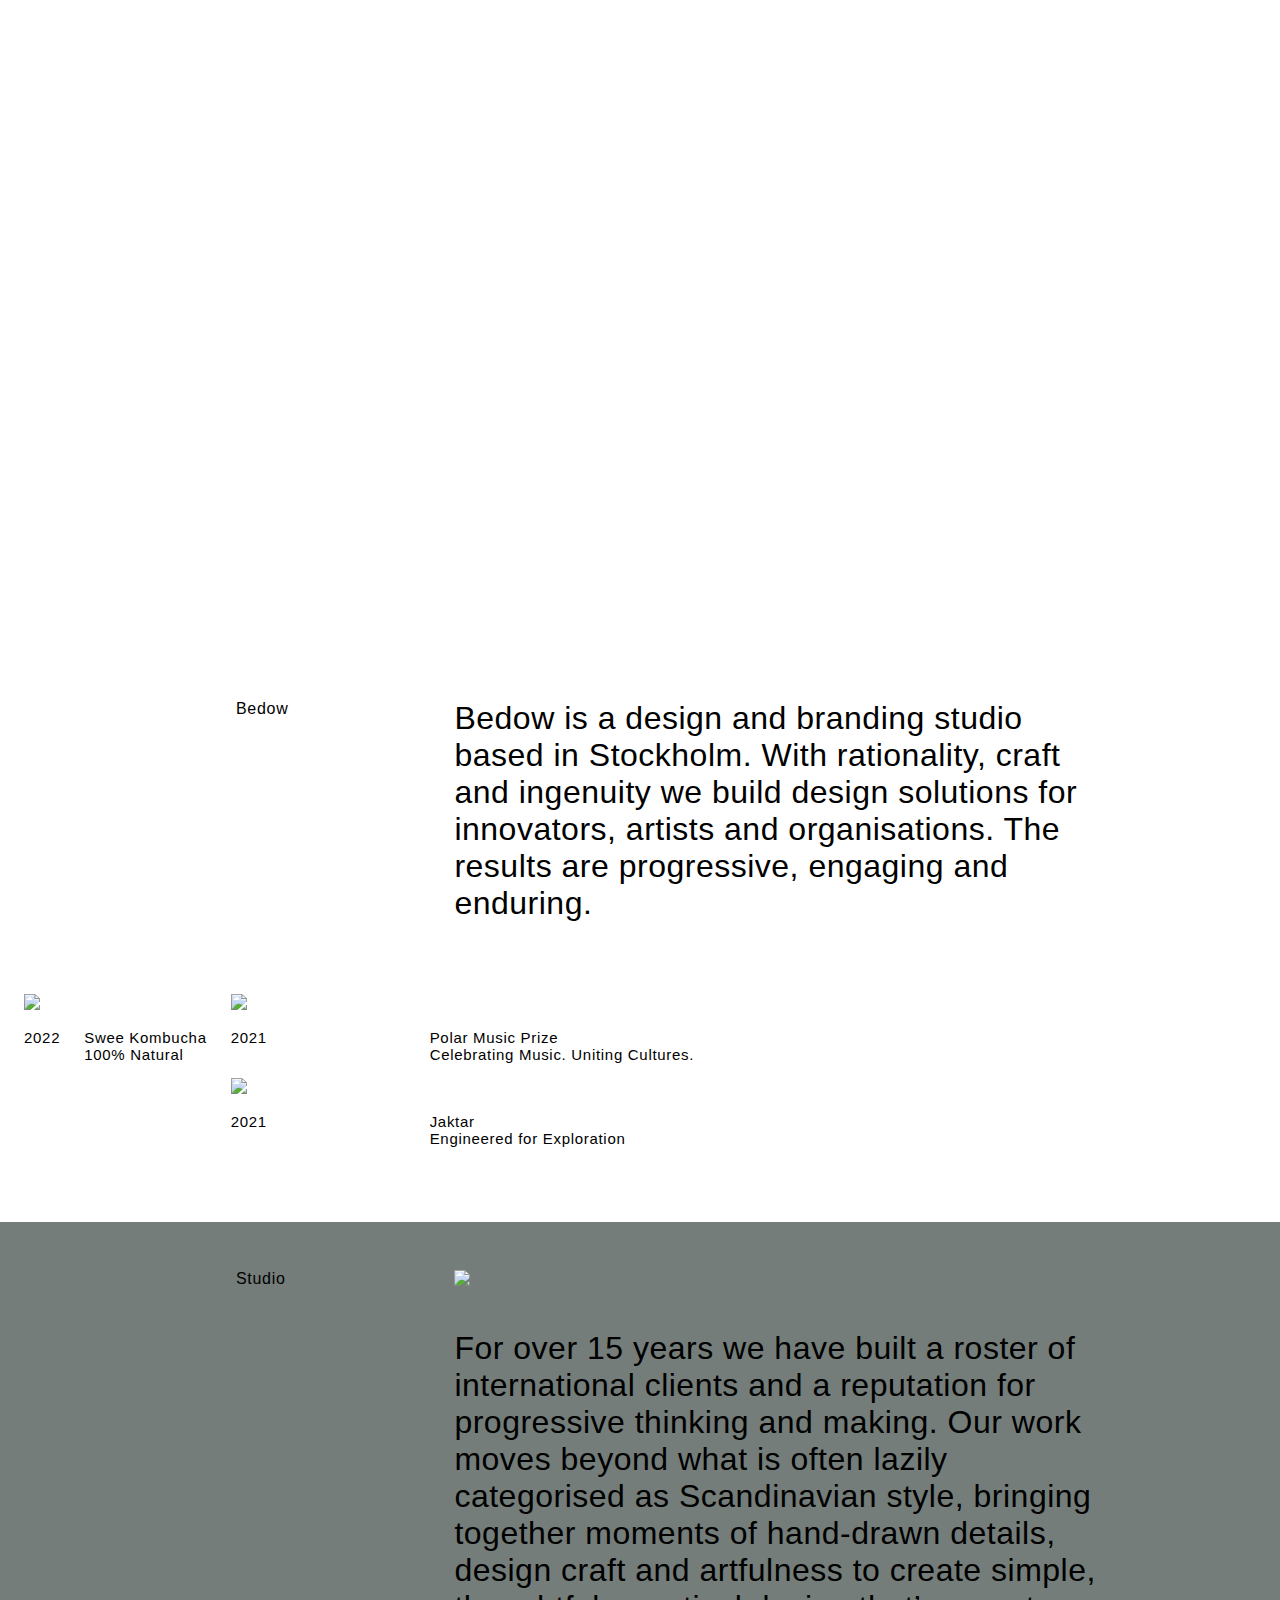
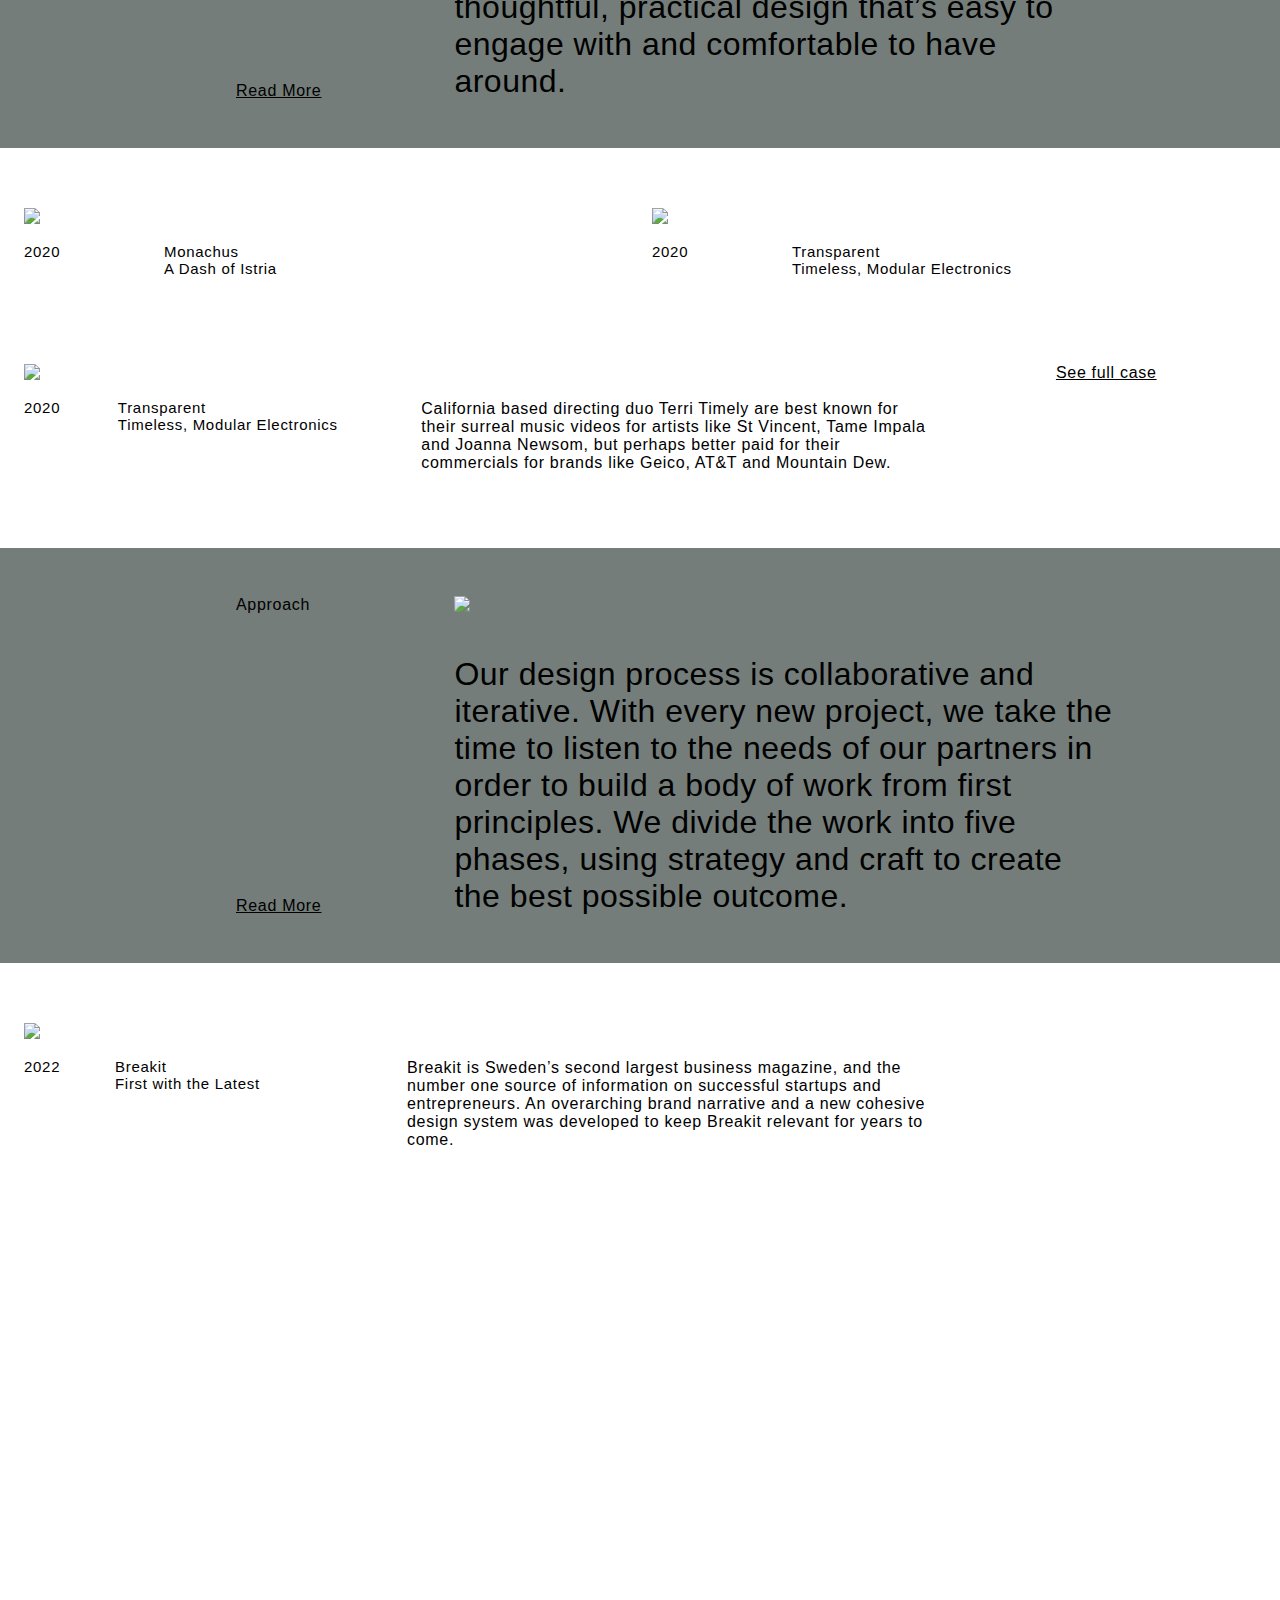
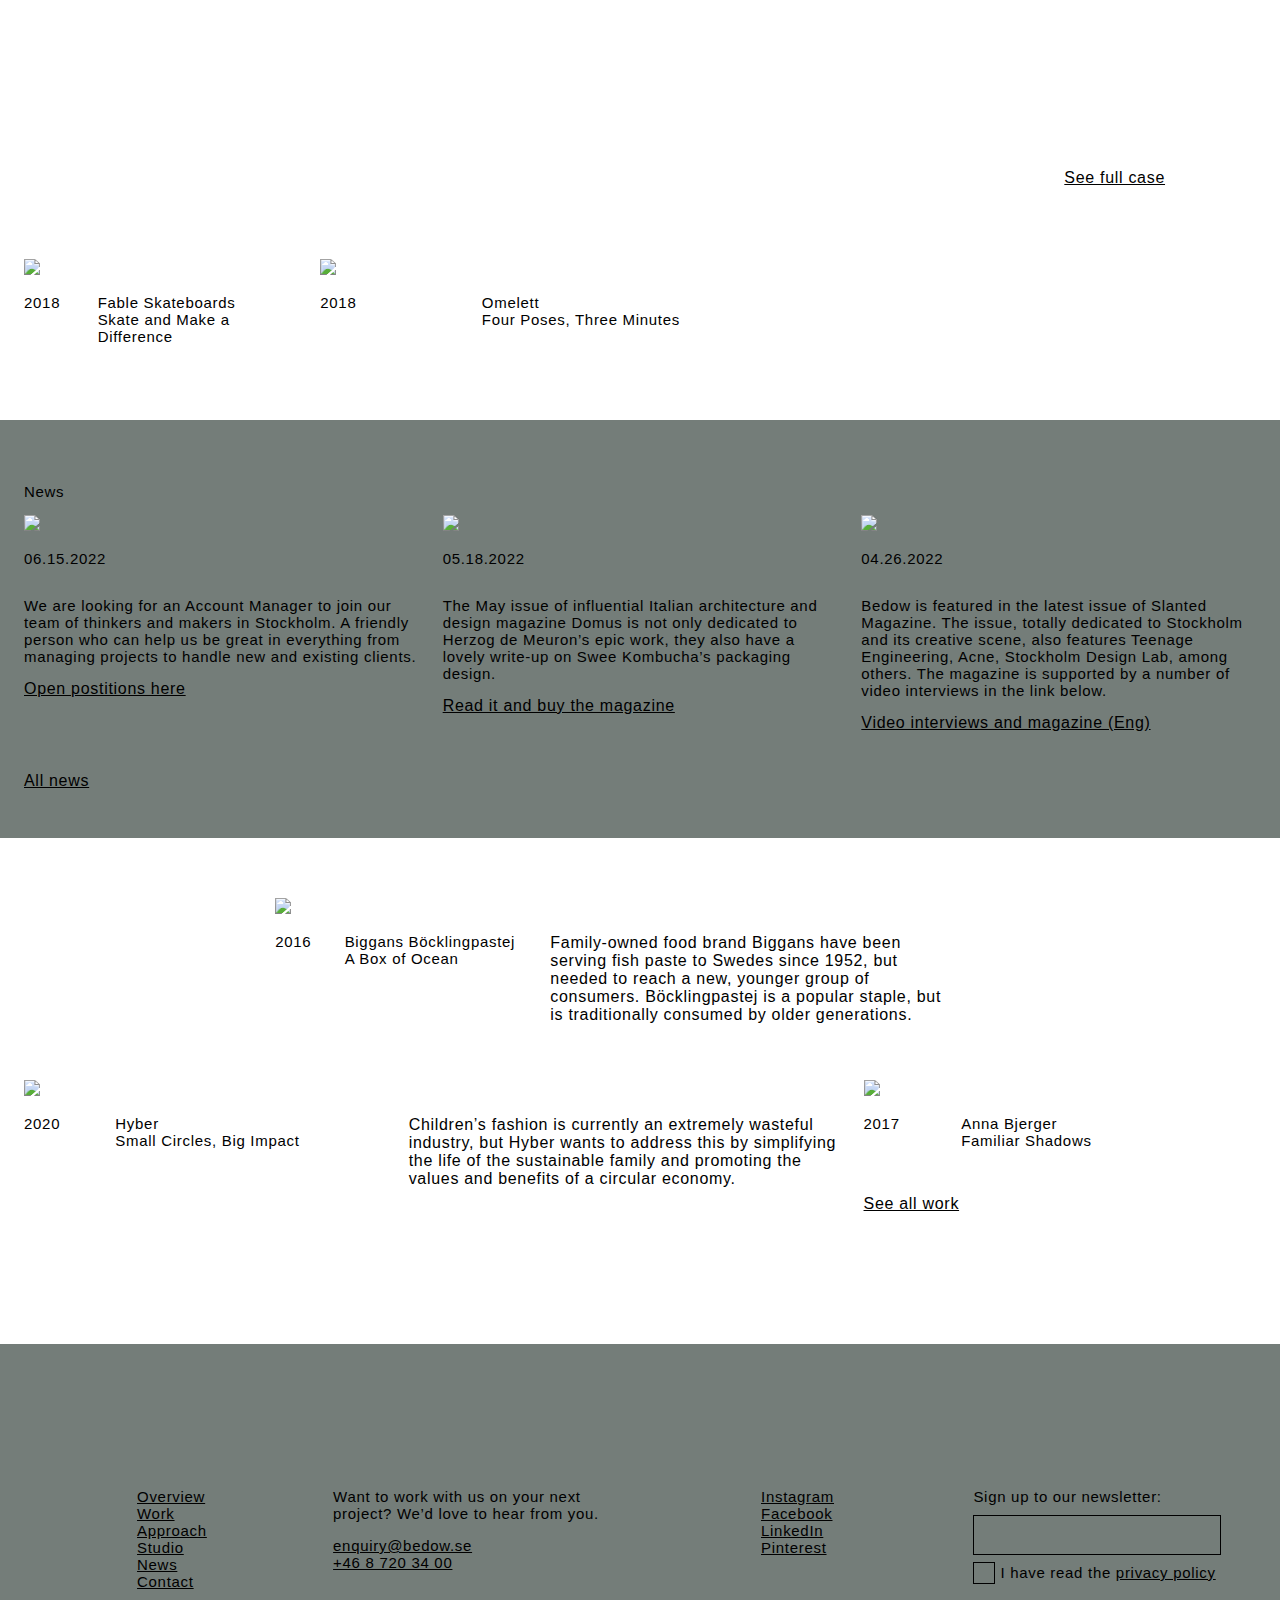
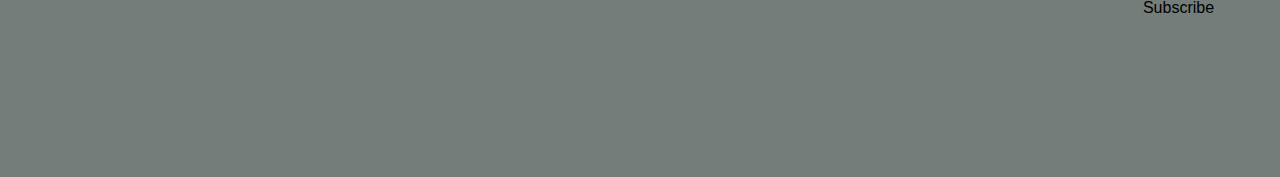
==== bedow.html @ 9fcfb533 "Add files via upload" ====
<!DOCTYPE html>
<html>
    <head>
        <title>Bedow</title>
        <link href="bedow.css" rel="stylesheet">
    </head>
    <body>
        <div class="hand-animation-container">
        </div>
        <a href="https://www.bedow.se/work/">
            <div class="video-container">
                <video autoplay loop playsinline>
                    <source src="media/showreel-2022-10-06.mp4">
                </video>
            </div>
        </a>
        <section>
            <div class="section-container">
                <div class="bedow-text-container">
                    <div class="text">
                        Bedow
                    </div>
                </div>
                <div class="bedow-description-container">
                    <div class="description">
                        Bedow is a design and branding studio based in Stockholm. With rationality, craft and ingenuity we build design solutions for innovators, artists and organisations. The results are progressive, engaging and enduring.
                    </div>
                </div>
            </div>
            <div class="section-container">
                <div class="left-container">
                    <div class="block-container">
                        <a href="https://www.bedow.se/work/swee-kombucha/">
                            <div class="image-container">
                                <img class="image-left" src="media/bedow-swee-packaging-21-header.webp">
                            </div>
                        </a>
                        <div class="caption-container">
                            <div class="year-container">
                                <p>2022</p>
                            </div>
                            <div class="description-container">
                                <p>Swee Kombucha <br>100% Natural</p>
                            </div>
                        </div>
                    </div> 
                </div>
                <div class="right-container">
                    <div class="block-container">
                        <div class="image-container">
                            <a href="https://www.bedow.se/work/polar-music-prize/">
                                <img class="image-right" src="media/bedow-polar-music-prize-visual-identity-7.webp">
                            </a>
                        </div>
                        <div class="caption-container">
                            <div class="year-container">
                                <p>2021</p>
                            </div>
                            <div class="description-container">
                                <p>Polar Music Prize<br>Celebrating Music. Uniting Cultures.</p>
                            </div>
                        </div>
                    </div>
                    <div class="block-container">
                        <a href="https://www.bedow.se/work/jaktar/">
                            <div class="image-container">
                                <img class="image-right" src="media/bedow-jaktar-visual-identity-10.webp">
                            </div>
                        </a>
                        <div class="caption-container">
                            <div class="year-container">
                                <p>2021</p>
                            </div>
                            <div class="description-container">
                                <p> Jaktar<br>Engineered for Exploration</p>
                            </div>
                        </div>
                    </div>
                </div>
            </div>
            <div class="section-container" style="background-color: rgb(116, 125, 121); padding: 48px 12px">
                <div class="studio-text-container">
                    <div class="text">
                        Studio
                    </div>
                    <div class="link-container">
                        <a href="https://www.bedow.se/studio/" class="link" style="background-color: rgb(116, 125, 121); color:black;" >
                            Read More
                        </a>
                    </div>
                </div>
                <div class="bedow-description-container">
                    <a href="https://www.bedow.se/studio/">
                        <div class="studio-image-container">
                            <img class="studio-image" src="media/bedow-studio-03.webp">
                        </div>
                    </a>
                    <div class="description">
                        For over 15 years we have built a roster of international clients and a reputation for progressive thinking and making. Our work moves beyond what is often lazily categorised as Scandinavian style, bringing together moments of hand-drawn details, design craft and artfulness to create simple, thoughtful, practical design that’s easy to engage with and comfortable to have around.
                    </div>
                </div>
            </div>
            <div class="section-container">
                <div class="left-container" style="width: 100%">
                    <div class="block-container">
                        <a href="https://www.bedow.se/work/monachus/">
                            <div class="image-container">
                                <img class="image-left" src="media/bedow-monachus-identity-35.webp">
                            </div>
                        </a>
                        <div class="caption-container">
                            <div class="year-container">
                                <p>2020</p>
                            </div>
                            <div class="description-container">
                                <p>Monachus<br>A Dash of Istria</p>
                            </div>
                        </div>
                    </div>
                </div>
                <div class="right-container" style="width: 100%">
                    <div class="block-container">
                        <a href="https://www.bedow.se/work/transparent/">
                            <div class="image-container">
                                <img class="image-right" src="media/bedow-transparent-visual-identity-17.webp">
                            </div>
                        </a>
                        <div class="caption-container">
                            <div class="year-container">
                                <p>2020</p>
                            </div>
                            <div class="description-container">
                                <p>Transparent<br>Timeless, Modular Electronics</p>
                            </div>
                        </div>
                    </div>
                </div>
            </div>
            <div class="section-container">
                <div class="left-container">
                    <a href="https://www.bedow.se/work/terri-timely/">
                        <div class="image-container">
                            <img class="image-right" src="media/bedow_identity_terri-timely_28.webp">
                        </div>
                    </a>
                    <div class="caption-container">
                        <div class="year-container">
                            <p>2020</p>
                        </div>
                        <div class="description-container" >
                            <p>Transparent<br>Timeless, Modular Electronics</p>
                        </div>
                        <div class="long-description-container">
                            California based directing duo Terri Timely are best known for their surreal music videos for artists like St Vincent, Tame Impala and Joanna Newsom, but perhaps better paid for their commercials for brands like Geico, AT&T and Mountain Dew.
                        </div>
                    </div>
                </div>
                <div class="right-container" style="width: 40%; height: 100%; justify-content: space-between;">
                    <div class="link-container">
                        <a class="link">See full case</a>
                    </div>
                </div>
            </div>
            <div class="section-container" style="background-color: rgb(116, 125, 121); padding: 48px 12px">
                <div class="studio-text-container">
                        <div class="text">
                            Approach
                        </div>
                    <div class="link-container">
                        <a href="https://www.bedow.se/approach/" class="link" style="background-color: rgb(116, 125, 121)">
                            Read More
                        </a>
                    </div>
                </div>
                <div class="bedow-description-container">
                    <a href="https://www.bedow.se/approach/">
                        <div class="studio-image-container">
                            <img class="studio-image" src="media/bedow_studio_06.webp">
                        </div>
                    </a>
                    <div class="description">
                        Our design process is collaborative and iterative. With every new project, we take the time to listen to the needs of our partners in order to build a body of work from first principles. We divide the work into five phases, using strategy and craft to create the best possible outcome.
                    </div>
                </div>
            </div>
            <div class="section-container">
                <div class="left-container">
                    <a href="https://www.bedow.se/work/breakit/">
                        <div class="image-container">
                            <img class="image-right" src="media/bedow-breakit-visual-identity-01-b.webp">
                        </div>
                    </a>
                    <div class="caption-container">
                        <div class="year-container">
                            <p>2022</p>
                        </div>
                        <div class="description-container" >
                            <p>Breakit<br>First with the Latest</p>
                        </div>
                        <div class="long-description-container">
                            Breakit is Sweden’s second largest business magazine, and the number one source of information on successful startups and entrepreneurs. An overarching brand narrative and a new cohesive design system was developed to keep Breakit relevant for years to come.
                        </div>
                    </div>
                </div>
                <div class="right-container" style="width: 40%; height: 100%; justify-content: space-between;">
                    <div class="link-container" style="margin-top: 746px">
                        <a href="https://www.bedow.se/work/breakit/" class="link">See full case</a>
                    </div>
                </div>
            </div>
            <div class="section-container">
                <div class="left-container">
                    <div class="block-container">
                        <a href="https://www.bedow.se/work/fable-skateboards/">
                            <div class="image-container">
                                <img class="image-left" src="media/fable_skateboards_visual-identity_32.webp">
                            </div>
                        </a>
                        <div class="caption-container">
                            <div class="year-container">
                                <p>2018</p>
                            </div>
                            <div class="description-container">
                                <p>Fable Skateboards<br>Skate and Make a Difference</p>
                            </div>
                        </div>
                    </div>
                </div>
                <div class="right-container" style="width: 58.6%">
                    <div class="block-container">
                        <a href="https://www.bedow.se/work/omelett/">
                            <div class="image-container">
                                <img class="image-right" src="media/omelett_identity_34.webp">
                            </div>
                        </a>
                        <div class="caption-container">
                            <div class="year-container">
                                <p>2018</p>
                            </div>
                            <div class="description-container">
                                <p>Omelett<br>Four Poses, Three Minutes</p>
                            </div>
                        </div>
                    </div>
                </div>
            </div>
            <div class="section-container" style="background-color: rgb(116, 125, 121); padding: 48px 12px; flex-direction: column;">
                <div class="text">
                    <p>News</p>
                </div>
                <div class="imgs-container">
                    <div>
                        <a href="https://www.bedow.se/jobs/">
                            <div class="image-container">
                                <img class="image-left" src="media/bedow-news-account-manager-light.webp">
                            </div>
                        </a>
                        <div class="caption-container-column">
                            <p>06.15.2022</p>
                            <p>We are looking for an Account Manager to join our team of thinkers and makers in Stockholm. A friendly person who can help us be great in everything from managing projects to handle new and existing clients.</p>
                            <a href="https://www.bedow.se/careers/" class="link">Open postitions here</a>
                        </div>
                    </div>
                    <div>
                        <a href="https://www.domusweb.it/en/design/gallery/2022/05/10/the-infographic-of-a-drink-ingredients-as-its-coordinated-image.html">
                            <div class="image-container">
                                <img class="image-left" src="media/bedow-news-domus-magazine-swee-kombucha.webp">
                            </div>
                        </a>
                        <div class="caption-container-column">
                            <p>05.18.2022</p>
                            <p>The May issue of influential Italian architecture and design magazine Domus is not only dedicated to Herzog de Meuron’s epic work, they also have a lovely write-up on Swee Kombucha’s packaging design.</p>
                            <a href="https://www.domusweb.it/en/design/gallery/2022/05/10/the-infographic-of-a-drink-ingredients-as-its-coordinated-image.html" class="link">Read it and buy the magazine</a>
                        </div>
                    </div>
                    <div>
                        <a href="https://www.slanted.de/video/stockholm/">
                            <div class="image-container">
                                <img class="image-left" src="media/bedow-news-slanted-magazine.webp">
                            </div>
                        </a>
                        <div class="caption-container-column">
                            <p>04.26.2022</p>
                            <p>Bedow is featured in the latest issue of Slanted Magazine. The issue, totally dedicated to Stockholm and its creative scene, also features Teenage Engineering, Acne, Stockholm Design Lab, among others. The magazine is supported by a number of video interviews in the link below.</p>
                            <a href="https://www.slanted.de/video/stockholm/" class="link">Video interviews and magazine (Eng)</a>
                        </div>
                    </div>
                </div>
                <div style="height:40px"></div>
                <div class="text">
                    <a class="link" href="https://www.bedow.se/news/">All news</a>
                </div>
            </div>
            <div class="section-container" style="flex-direction: column;">
                <div class="top-section-container" style="margin-bottom: 40px;">
                    <div class="top-section-divider">
                        <a href="https://www.bedow.se/work/biggans-bocklingpastej/">
                            <div class="image-container">
                                <img class="image-right" src="media/bedow_packaging_biggans_bocklingpastej-03.webp">
                            </div>
                        </a>
                        <div class="caption-container" style="width: 80%;">
                            <div class="year-container">
                                <p>2016</p>
                            </div>
                            <div class="description-container" >
                                <p>Biggans Böcklingpastej<br>A Box of Ocean</p>
                            </div>
                            <div class="long-description-container">
                                Family-owned food brand Biggans have been serving fish paste to Swedes since 1952, but needed to reach a new, younger group of consumers. Böcklingpastej is a popular staple, but is traditionally consumed by older generations.
                            </div>
                        </div>
                    </div>
                </div>
                <div class="bottom-section-container">
                    <div class="left-container" style="margin-bottom: 40px;">
                        <a href="https://www.bedow.se/work/hyber/">
                            <div class="image-container">
                                <img class="image-left" src="media/bedow-hyber-identity-9.webp">
                            </div>
                        </a>
                        <div class="caption-container">
                            <div class="year-container">
                                <p>2020</p>
                            </div>
                            <div class="description-container" >
                                <p>Hyber<br>Small Circles, Big Impact</p>
                            </div>
                            <div class="long-description-container" style="margin-right: 0; width: 160%;">
                                Children’s fashion is currently an extremely wasteful industry, but Hyber wants to address this by simplifying the life of the sustainable family and promoting the values and benefits of a circular economy.
                            </div>
                        </div>
                    </div>
                    <div class="right-container">
                        <div class="top-right">
                            <a href="https://www.bedow.se/work/anna-bjerger/">
                                <div class="image-container">
                                    <img class="image-right" src="media/bedow-anna_bjerger-book-32.webp">
                                </div>
                            </a>
                            <div class="caption-container">
                                <div class="year-container">
                                    <p>2017</p>
                                </div>
                                <div class="description-container" >
                                    <p>Anna Bjerger<br>Familiar Shadows</p>
                                </div>
                            </div>
                        </div>
                        <div class="bottom-right">
                            <div class="link-container">
                                <a href="https://www.bedow.se/work/work-old/" class="link">See all work</a>
                            </div>
                        </div>
                    </div>
                </div>
            </div>
            <div class="blank-div"></div>
            <div class="footer" >
                <div class="footer-left">
                    <div class="footer-left-links">
                        <div>
                            <a class="link" href="https://www.bedow.se/">Overview</a>
                        </div>
                        <div>
                            <a class="link" href="https://www.bedow.se/work/">Work</a>
                        </div>
                        <div>
                            <a class="link" href="https://www.bedow.se/approach/">Approach</a>
                        </div>
                        <div>
                            <a class="link" href="https://www.bedow.se/studio/">Studio</a>
                        </div>
                        <div>
                            <a class="link" href="https://www.bedow.se/news/">News</a>
                        </div>
                        <div>
                            <a class="link" href="https://www.bedow.se/contact/">Contact</a>
                        </div>
                    </div>
                    <div class="footer-contact-info">
                        <div>
                            <p style="margin-top: 0;">Want to work with us on your next project? We’d love to hear from you.</p>
                        </div>
                        <div>
                            <a class="link">enquiry@bedow.se</a>
                        </div>
                        <div>
                            <a class="link">+46 8 720 34 00</a>
                        </div>
                    </div>
                </div>
                <div class="footer-right">
                    <div class="footer-right-links">
                        <div>
                            <a class="link" href="https://www.instagram.com/bedowdesign/">Instagram</a>
                        </div>
                        <div>
                            <a class="link" href="https://www.facebook.com/bedowdesign">Facebook</a>
                        </div>
                        <div>
                            <a class="link" href="https://www.linkedin.com/company/bedowdesign">LinkedIn</a>
                        </div>
                        <div>
                            <a class="link" href="https://www.pinterest.ph/bedowdesign/">Pinterest</a>
                        </div>
                    </div>
                    <div class="footer-sign-up">
                        <p style="margin: 0; padding-bottom: 10px;">Sign up to our newsletter:</p>
                        <div class="footer-signup-section">
                            <div class="sign-up-container">
                                <input class="sign-up" type="text">
                            </div>
                            <div class="privacy-policy-container">
                                <input type="checkbox" class="checkbox"> 
                                <p style="margin:0">I have read the <a class="link" href="https://www.bedow.se/privacy-policy/">privacy policy</a></p>
                            </div>
                            <div class="subscribe-button-container">
                                <button class="subscribe-button">Subscribe</button>
                            </div>
                        </div>
                    </div>
                </div>
            </div>
        </section>
    </body>
</html>
---- bedow.css ----
body{
    padding: 0;
    margin: 0;
    font-family: Arial, Helvetica, sans-serif;
    letter-spacing: .7px;
}
p{
    font-size: 15px;
}
img, a{
    cursor: pointer;
}
.hand-container{
    position: fixed;
    z-index: 1;
}
.video-container{
    min-height: 640px;
    max-height: 720px;
    height: 540px;
    position: relative;
    overflow: hidden;
    inset: 0px;
}
video{
    width: 100%;
    height: 100%;
    object-fit: cover;
    overflow: hidden;
    inset: 0px;
}
.section-container{
    display: flex;
    margin: 48px 0;
    padding:  12px;
}
.bedow-text-container,
.studio-text-container{
    display: flex;
    flex-direction: column;
    margin-left: 200px;
    padding: 0 12px;
    width: 25%;
}
.text{
    font-size: 16px;
    padding: 0 12px;
    color: black;
}
.bedow-description-container{
    display: flex;
    flex-direction: column;
    width: 100%;
}
.description{
    font-size: 32px;
    letter-spacing: 0.5px;
    width: 80%;
    padding: 0 12px;
}
.left-container{
    display: flex;
    flex-direction: column;
}
.right-container{
    width: 73.48%;
    display: flex;
    flex-direction: column;
}
.image-container,
.year-container,
.description-container,
.link-container{
    padding: 0 12px;
}
.year-container{
    width: 25%;
}
.description-container,
.image-left,
.image-right{
    width: 100%;
}
.caption-container{
    display: flex;
    align-items: top;
}
.studio-image{
    width: 83%;
    padding: 0 12px;
    margin-bottom: 40px;
}
.studio-text-container{
    justify-content: space-between;
}
.link{
    text-decoration: underline;
    color:black;
}
.long-description-container{
    margin: 16px 100px 16px 0;
    padding: 0 12px;
}
.imgs-container{
    display: grid;
    grid-template-columns: 1fr 1fr 1fr;
}
.caption-container-column{
    display: flex;
    flex-direction: column;
    padding: 0 12px;
}
.top-section-container{
    display: flex;
    flex-direction: row-reverse;
    width: 100%;
    justify-content: right;
}
.top-section-divider{
    display: flex;
    flex-direction: column;
    width: 80%;
}
.bottom-section-container{
    display: flex;
}
.top-right{
    flex: 1;
}
.bottom-right{
    flex: 1;
    display: flex;
    align-items: center;
}
.blank-div{
    height: 40px;
}
.footer{
    background-color: rgb(116, 125, 121);
    display: flex;
    padding: 144px 12px;
    font-size: 15px;
}
.footer-left{
    display: flex;
    flex: 1;
}
.footer-left-links{
    width: 35%;
    margin-left: 18%;
    display: flex;
    flex-direction: column;
    padding: 0 12px;
}
.footer-contact-info{
    display: flex;
    flex-direction: column;
    width: 60%;
    padding: 0 12px;
}
.footer-right{
    display: flex;
    flex: 1;
    justify-content: end;
}
.footer-right-links{
    width: 30%;
    padding: 0 12px;
}
.footer-sign-up{
    display: flex;
    flex-direction: column;
    width: 45%;
    overflow:hidden;
    padding: 0 12px;
}
.sign-up-container{
    width: 100%;
}
.sign-up{
    background: transparent;   
    border: 1px solid rgb(0, 0, 0);
    height: 36px;
    width: 97%;
}
.footer-signup-section{
    margin-right: 12%;
}
.privacy-policy-container{
    padding-top: 8px;
    display: flex;
    width: 100%;
}
.subscribe-button-container{
    display: flex;
    justify-content: end;
    width: 100%;
}
.subscribe-button{
    padding: 16px 8px;
    background: transparent;
    border: none;
    font-size: 16px;
    cursor: pointer;
}
[type="checkbox"]{
    width: 20px;
    opacity: 0;
    z-index: 99;
    cursor: pointer;
    position: relative;
    left: -3px;
}
[type="checkbox"] + p{
    position: relative;
    display: inline-block;
    line-height: 20px;
}
[type="checkbox"] + p::before{
    content: "";
    position: absolute;
    left: -26px;
    top: 0;
    width: 20px;
    height: 20px;
    outline: 1px solid black;
    background: transparent;
}
[type="checkbox"]:checked + p::before{
    content: "";
    position: absolute;
    top: 0;
    left: -26px;
    width: 20px;
    height: 20px;
    outline: 1px solid black;
    background-color: black;
}
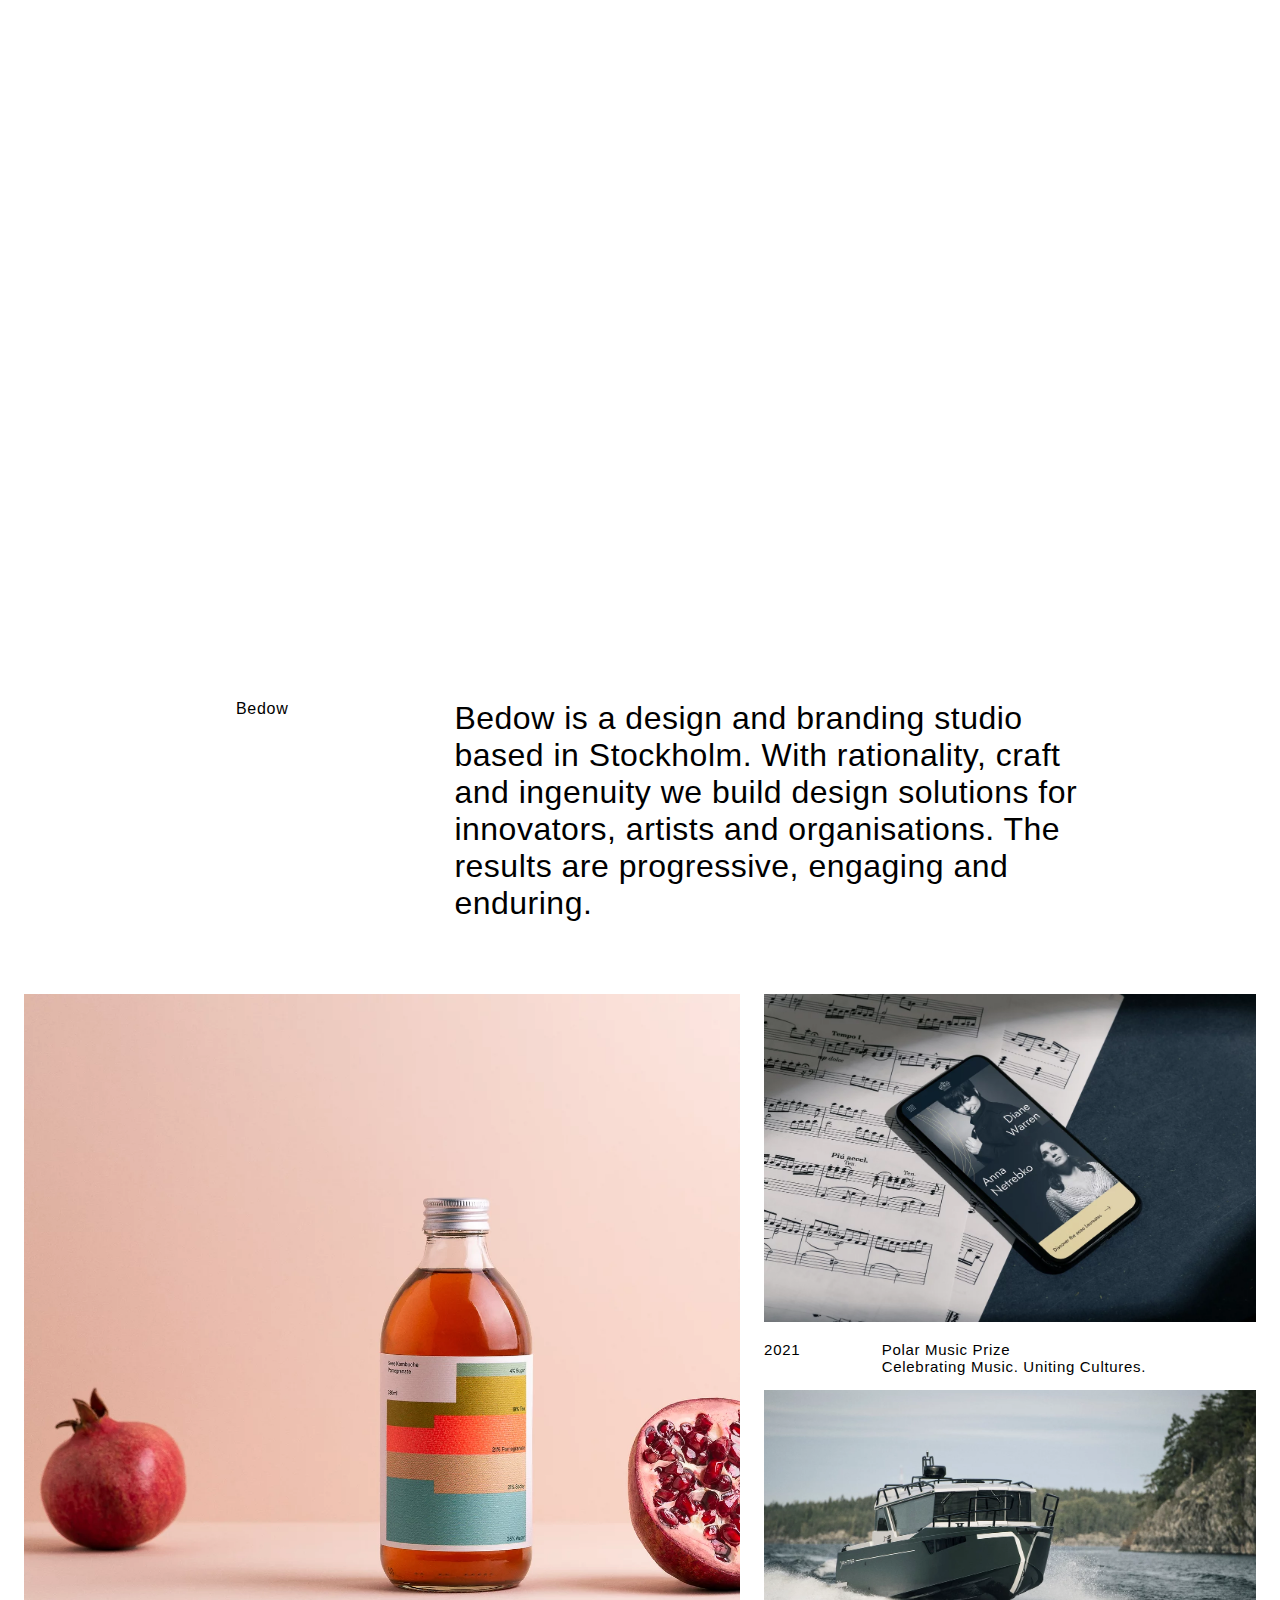
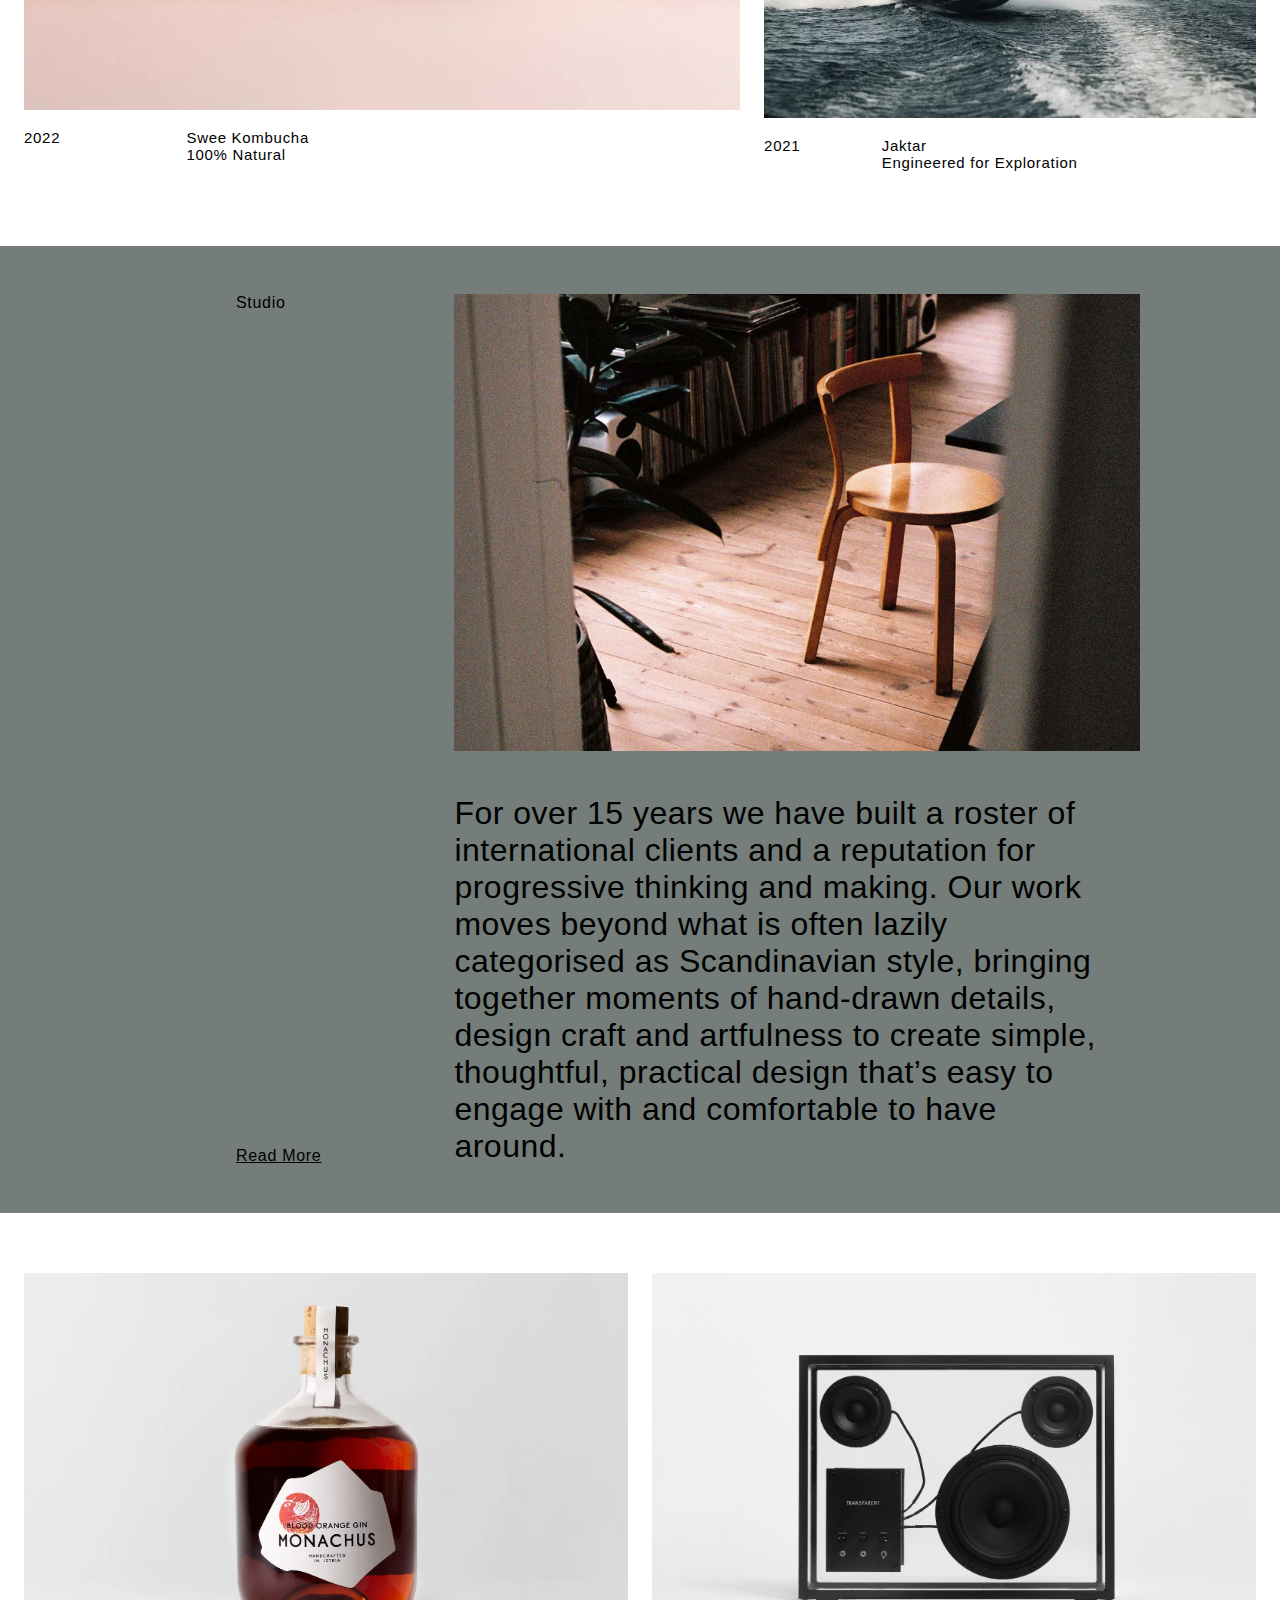
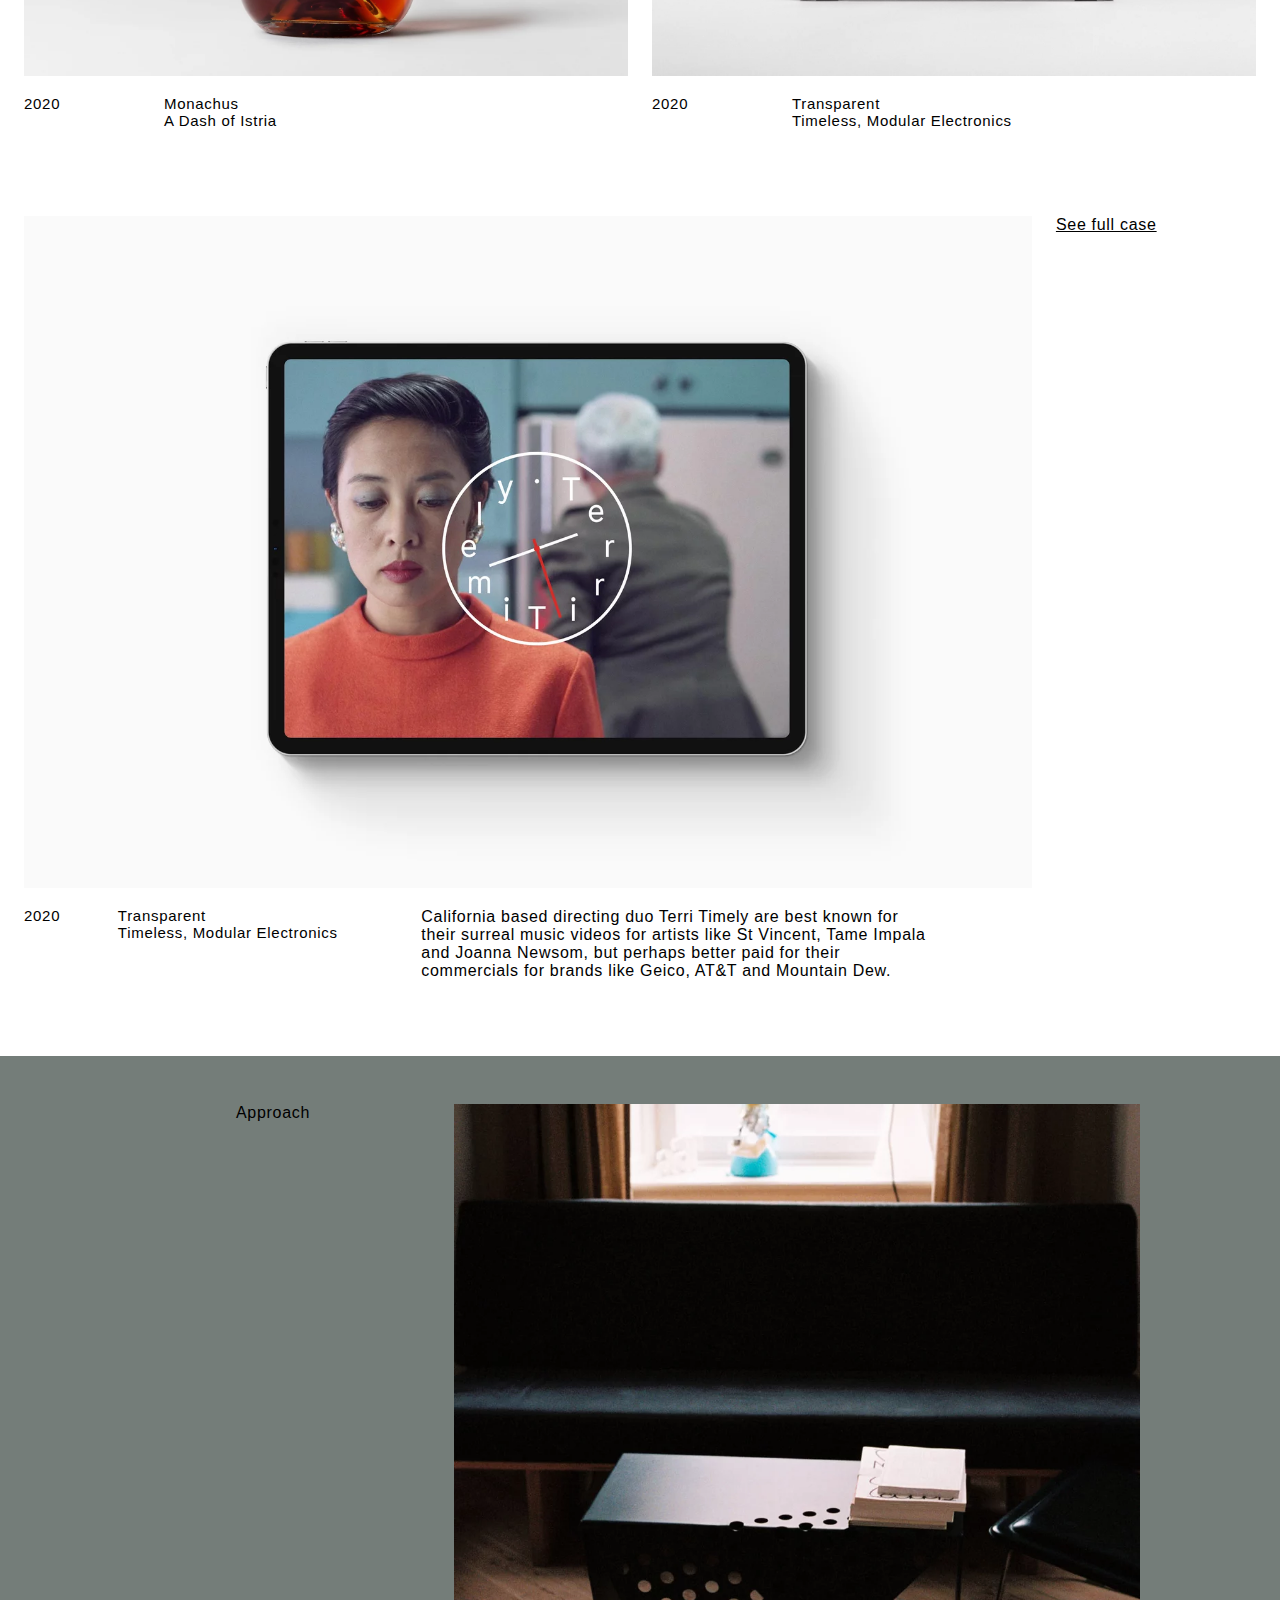
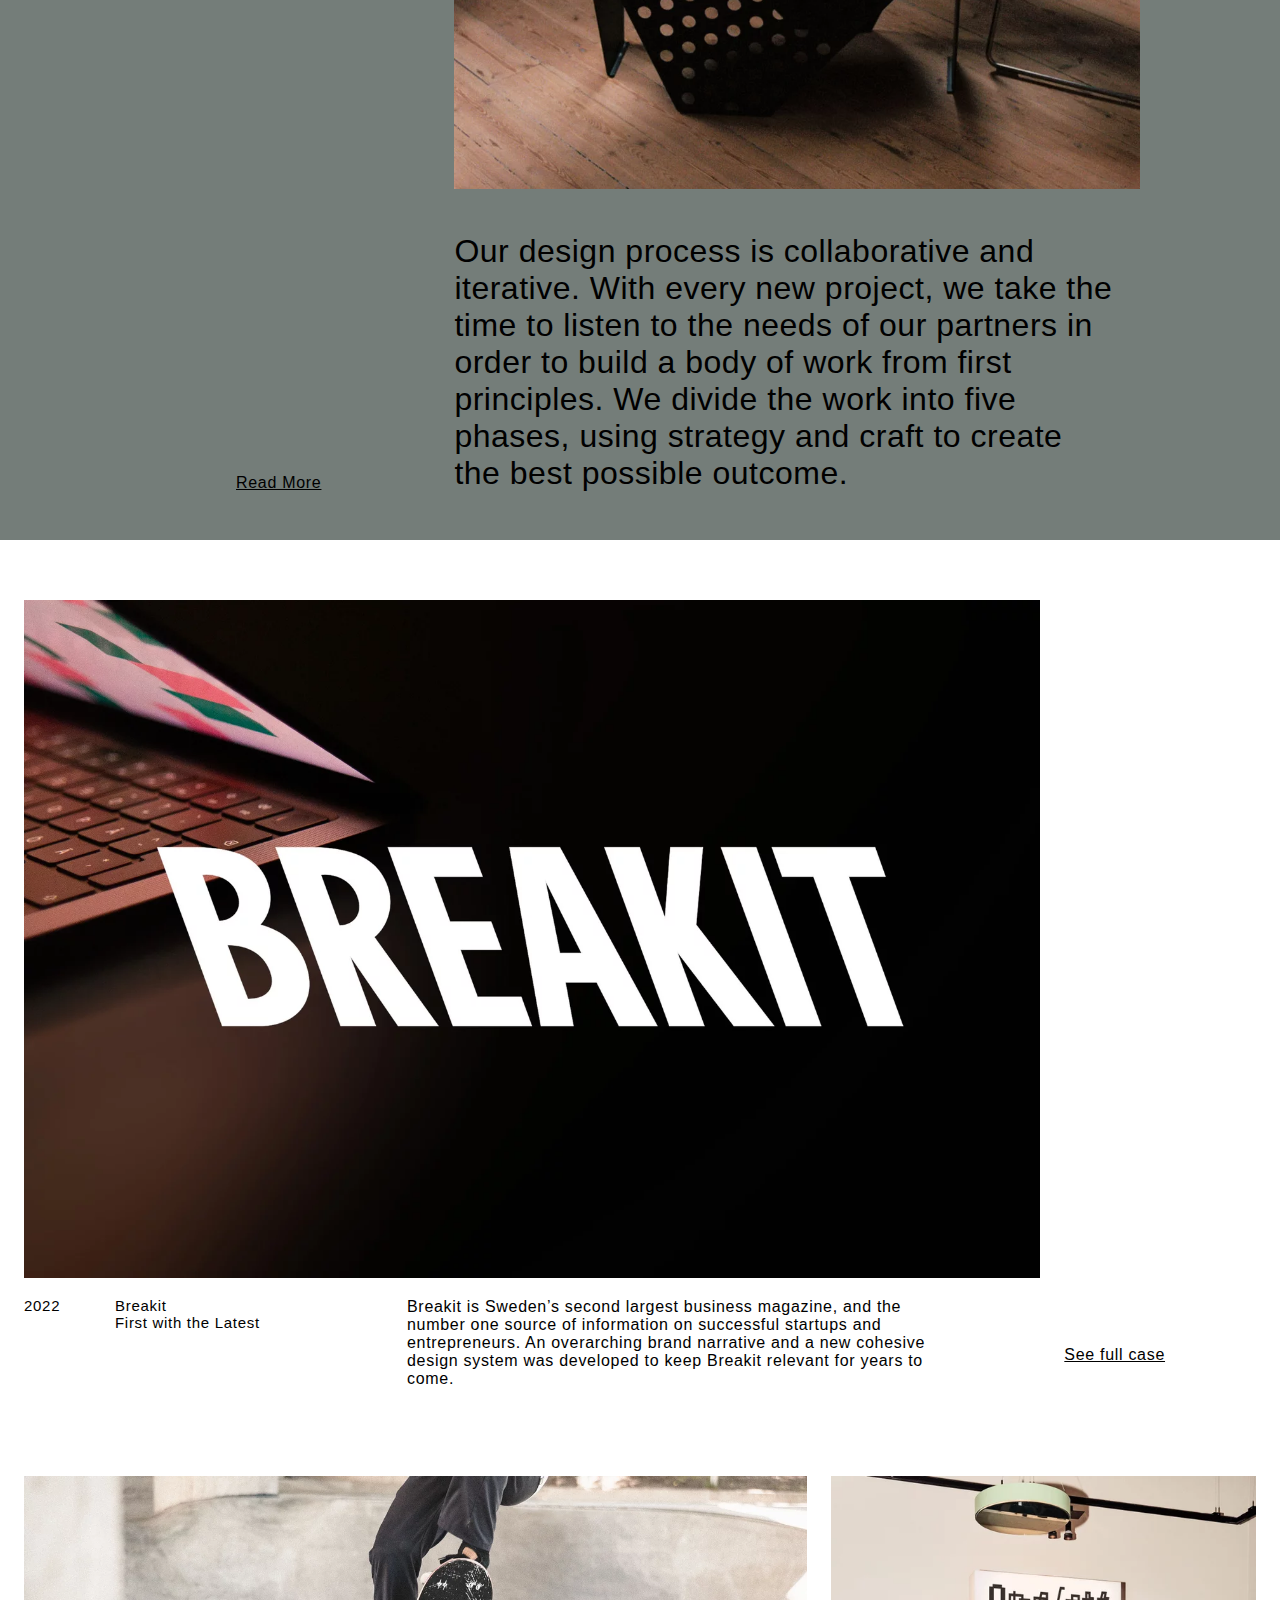
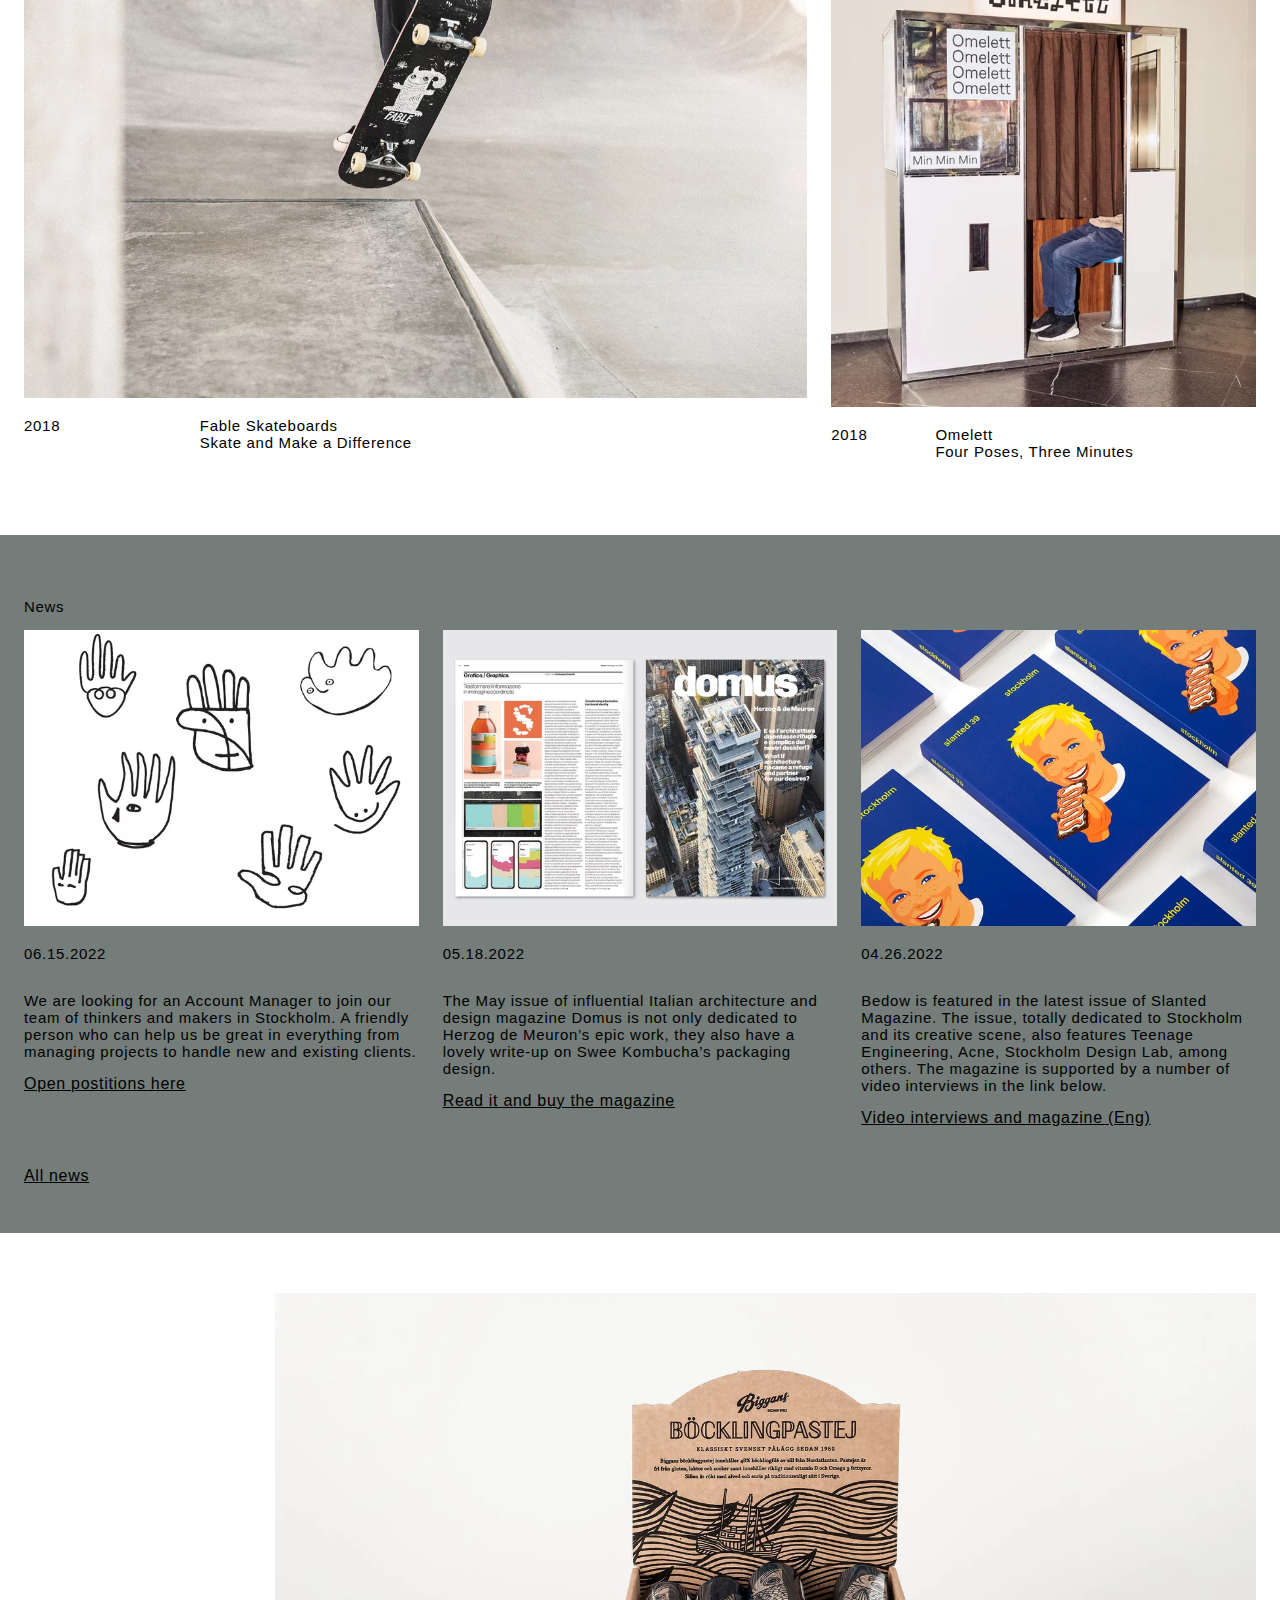
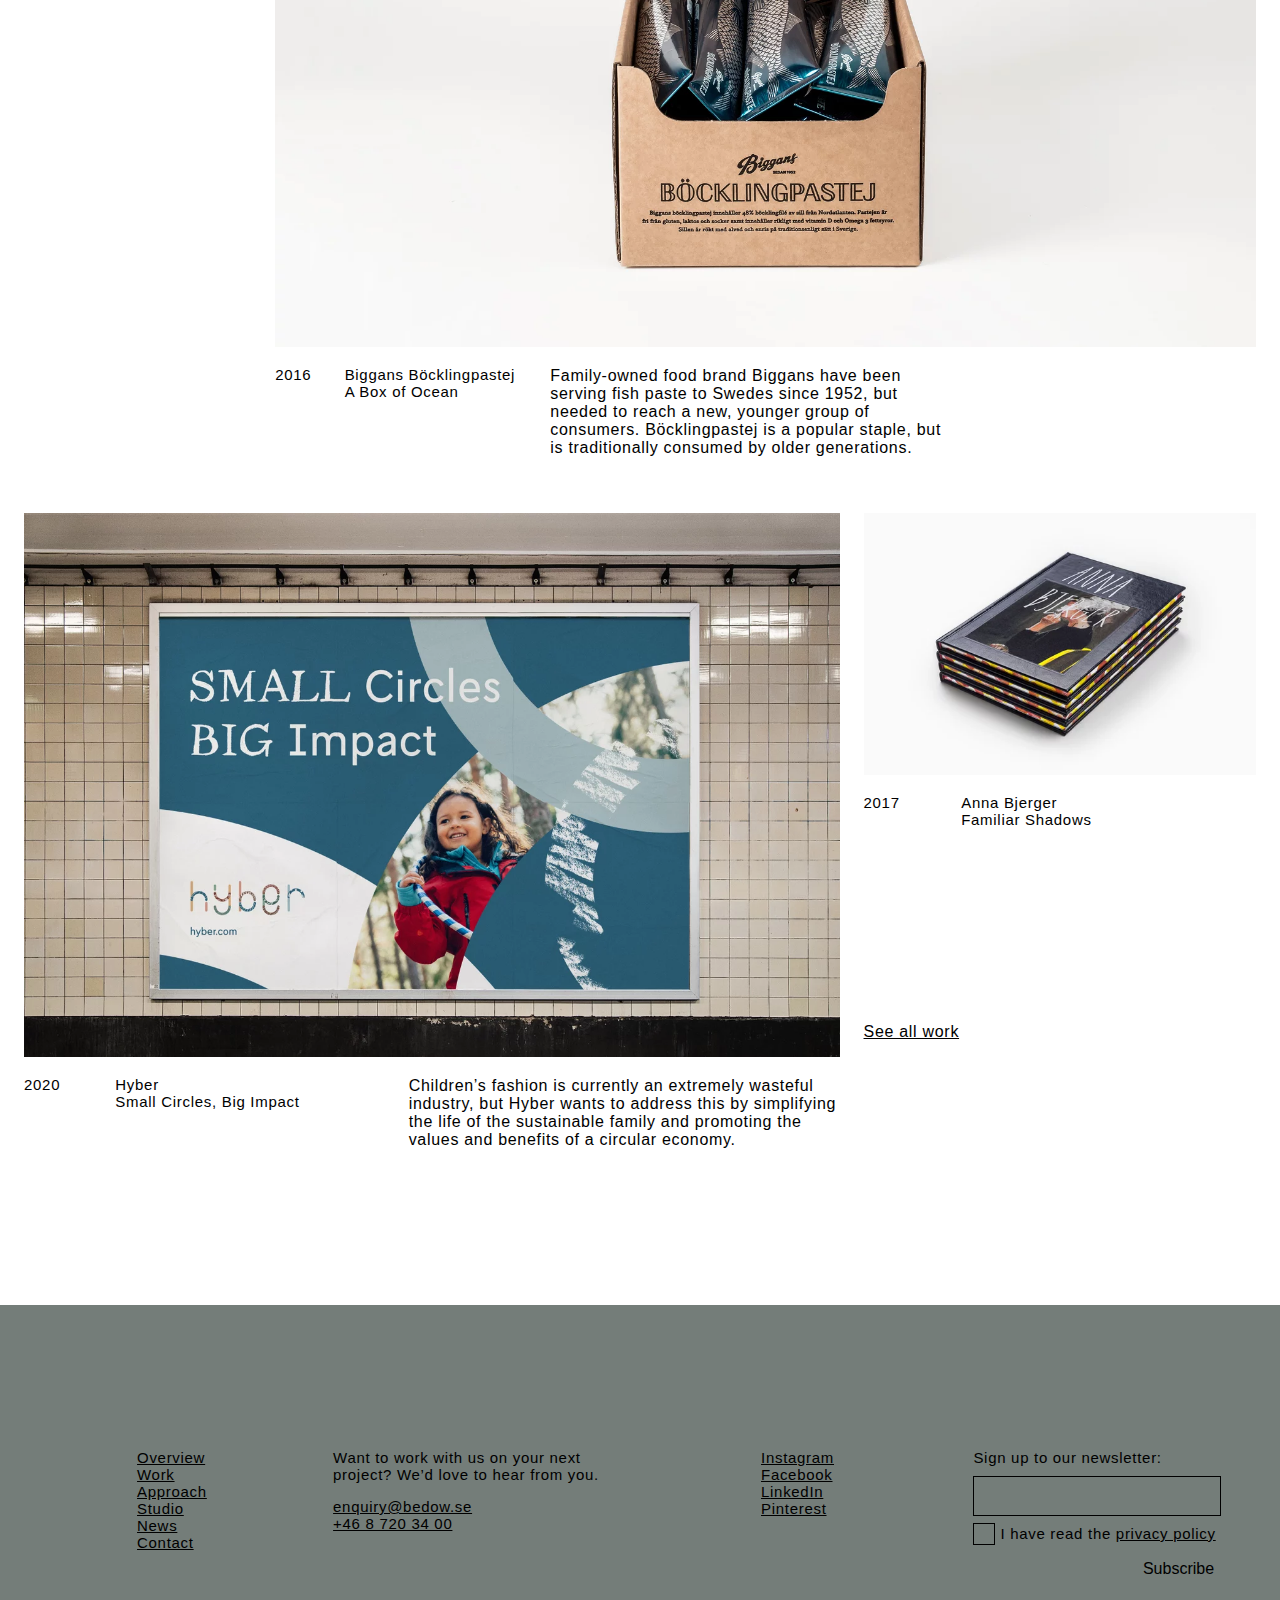
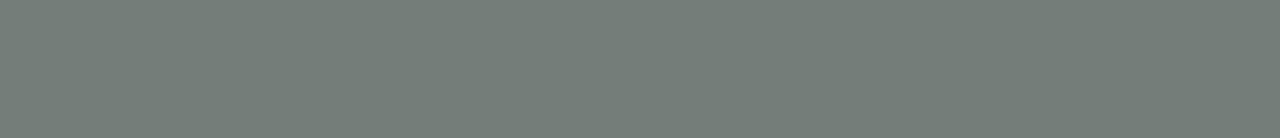
==== commit 45b53122: "Add files via upload" ====
--- a/bedow.html
+++ b/bedow.html
@@ -9,8 +9,8 @@
         </div>
         <a href="https://www.bedow.se/work/">
             <div class="video-container">
-                <video autoplay loop playsinline>
-                    <source src="media/showreel-2022-10-06.mp4">
+                <video playsinline autoplay muted loop>
+                    <source src="media/video.mp4" type="video/mp4">
                 </video>
             </div>
         </a>
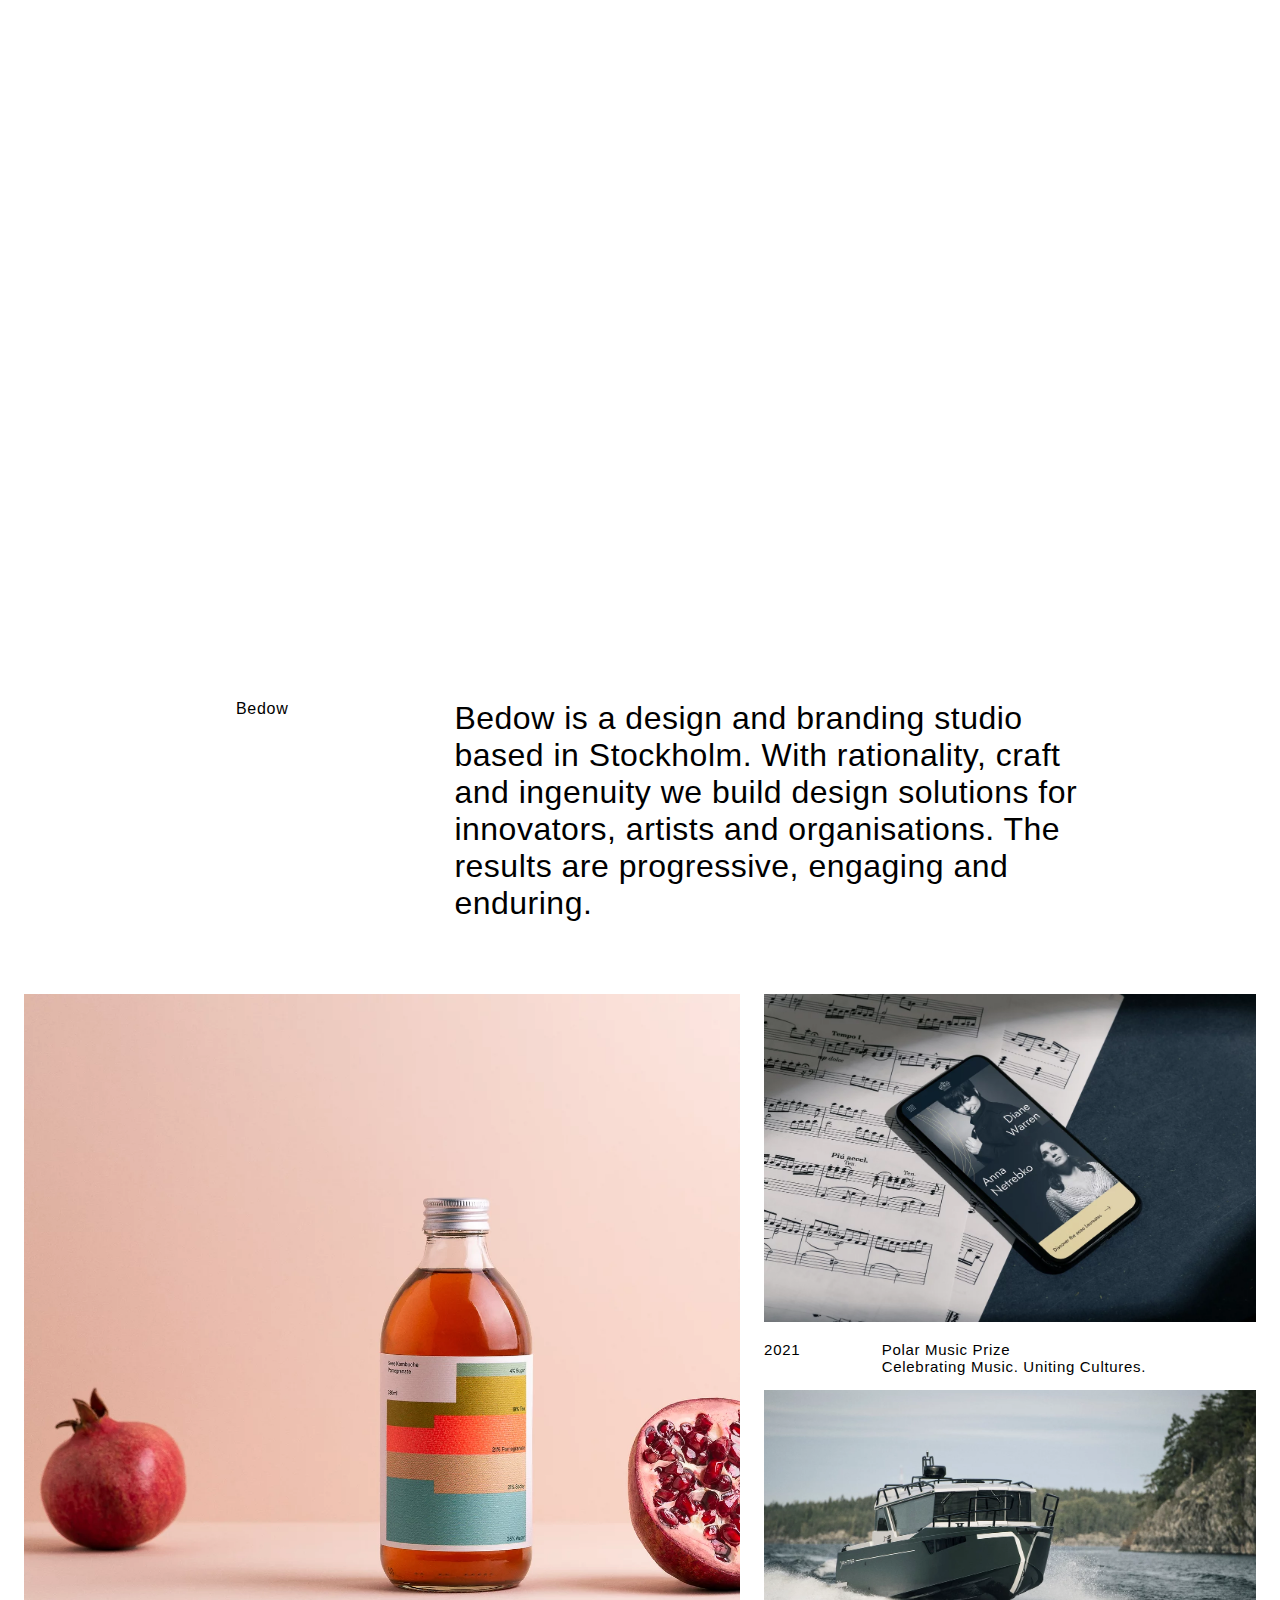
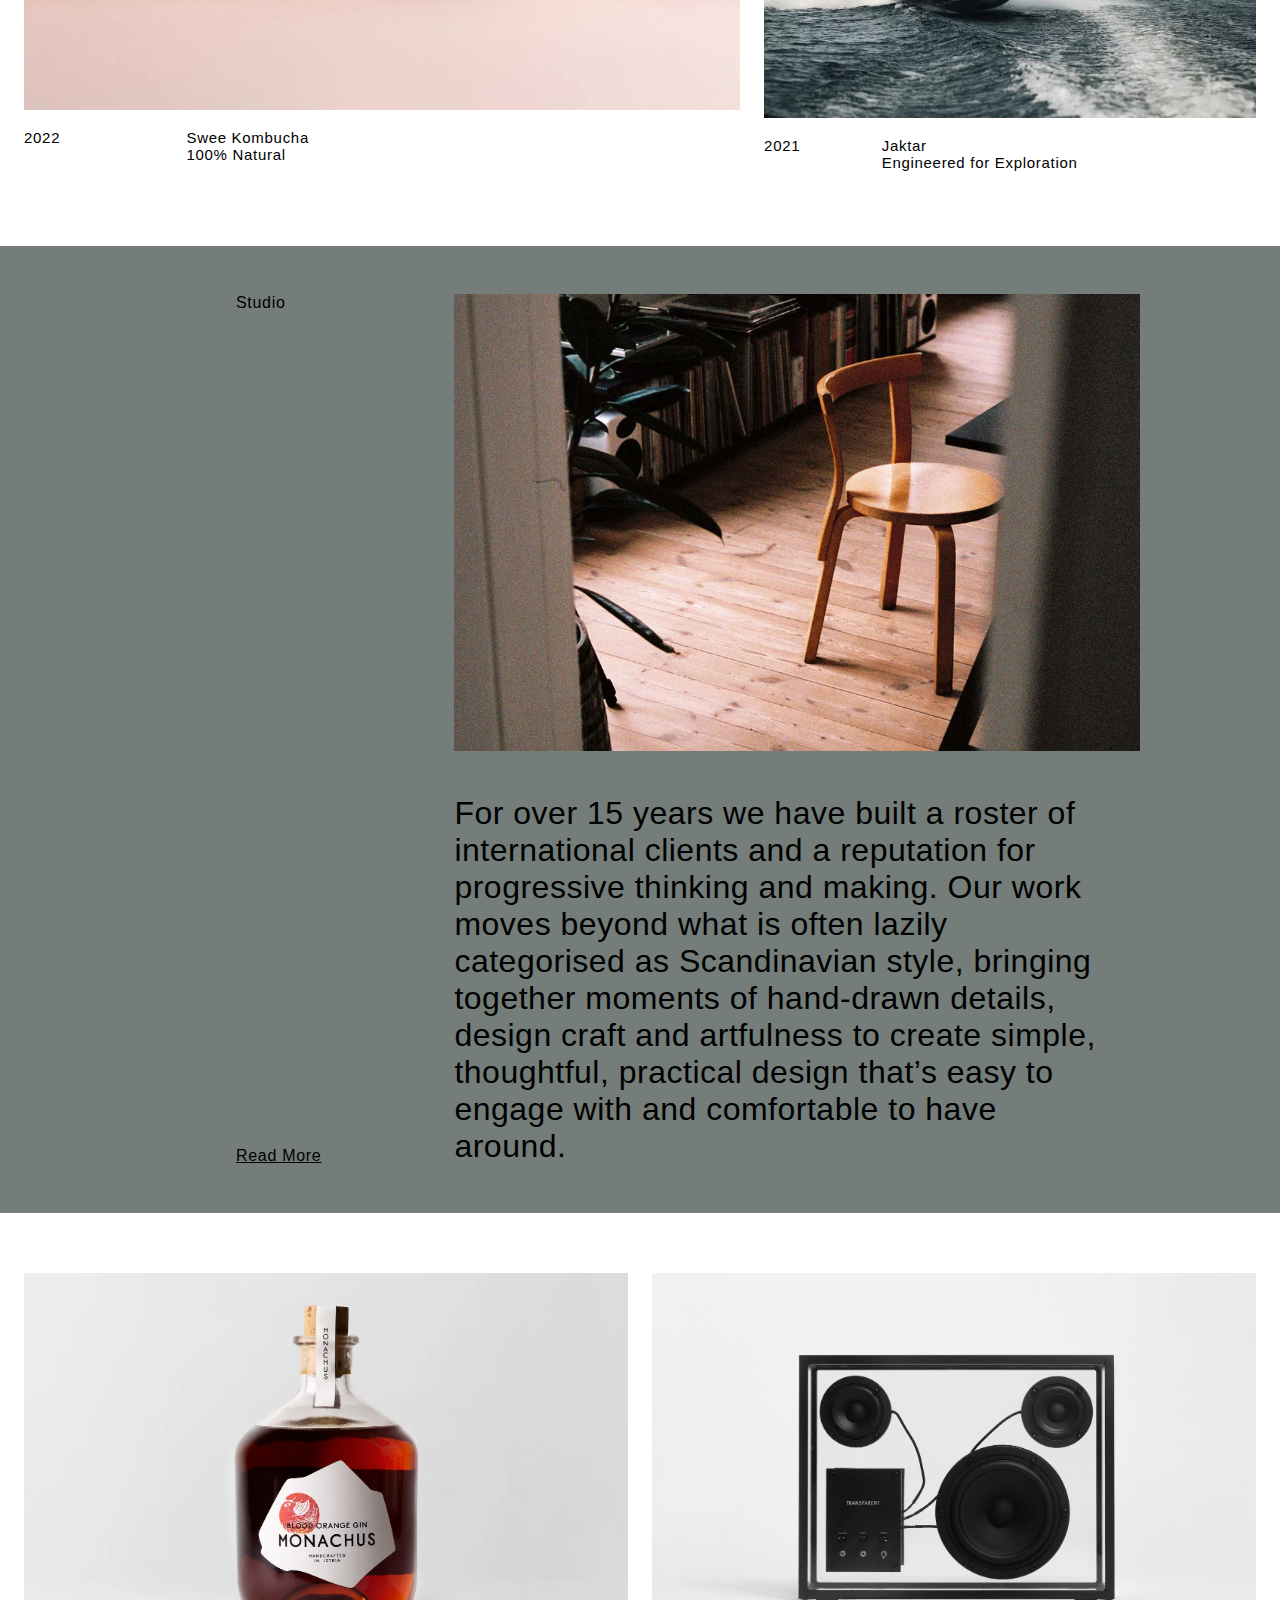
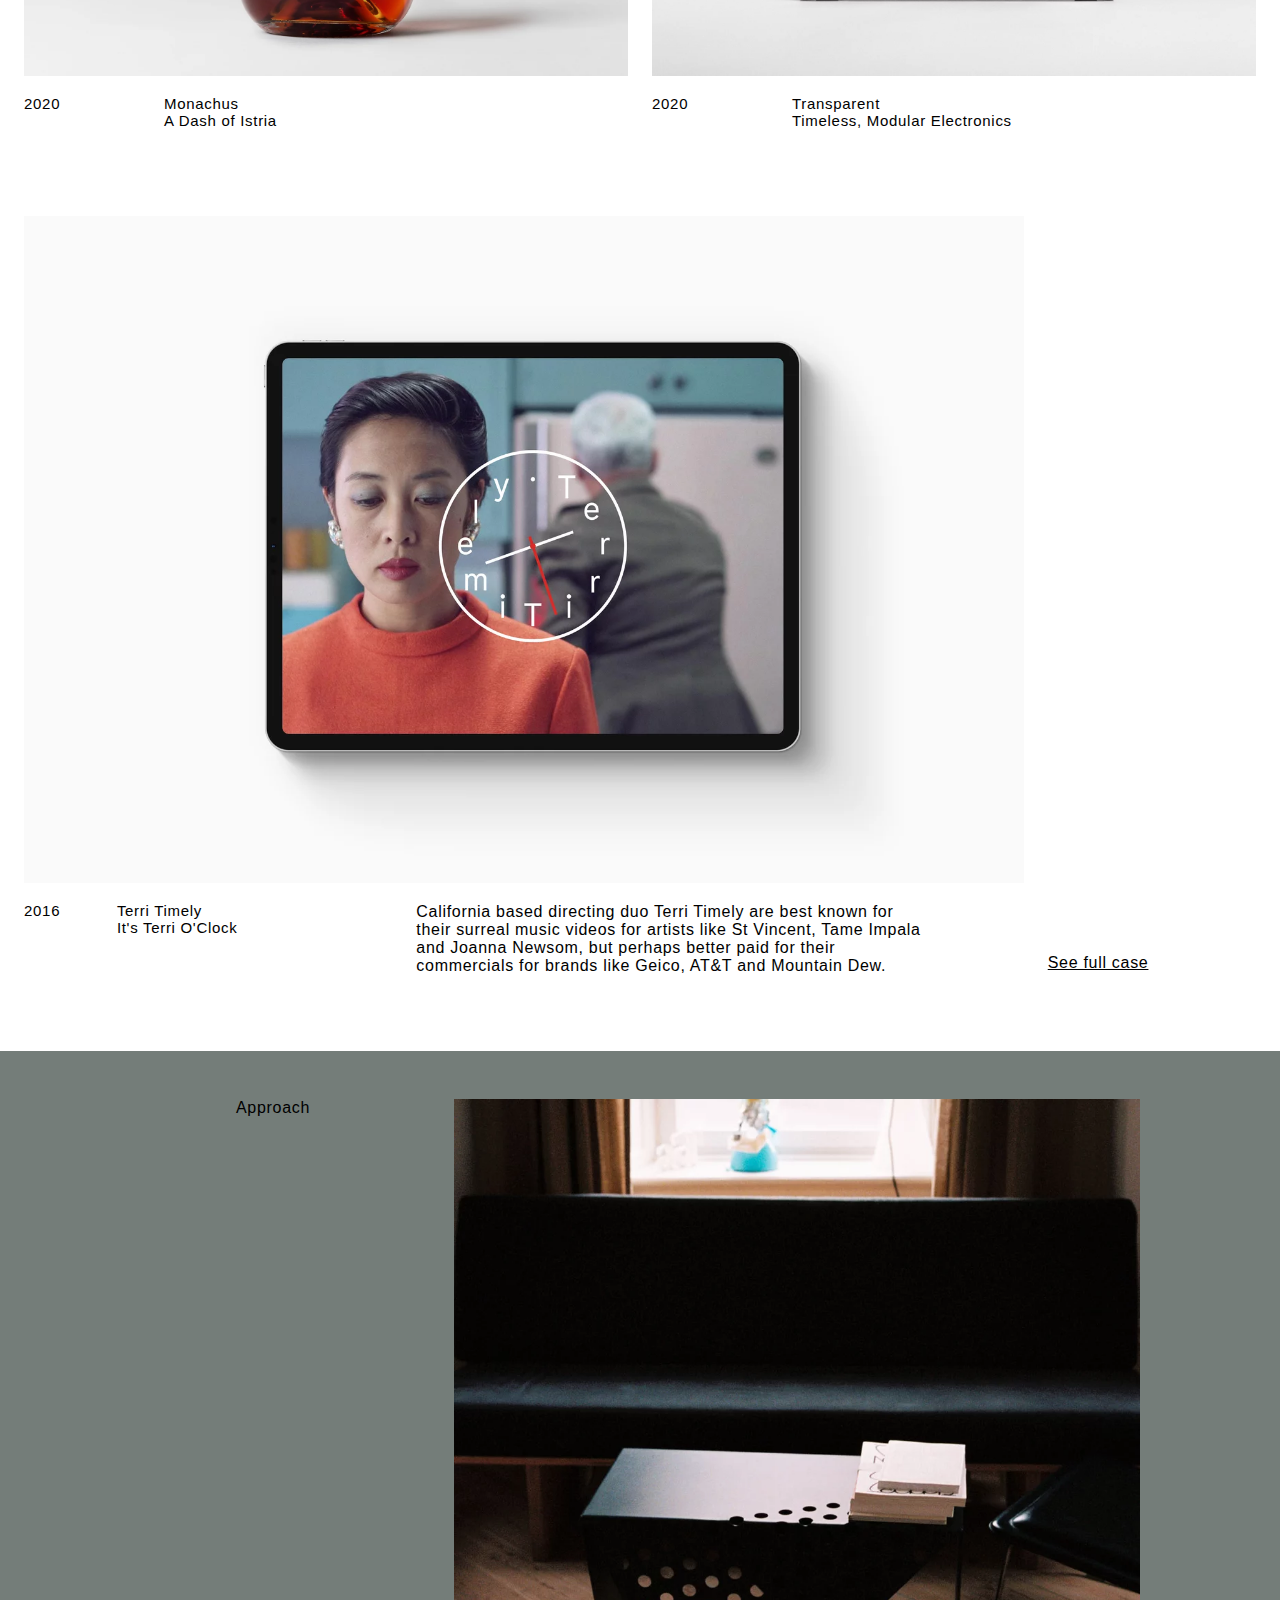
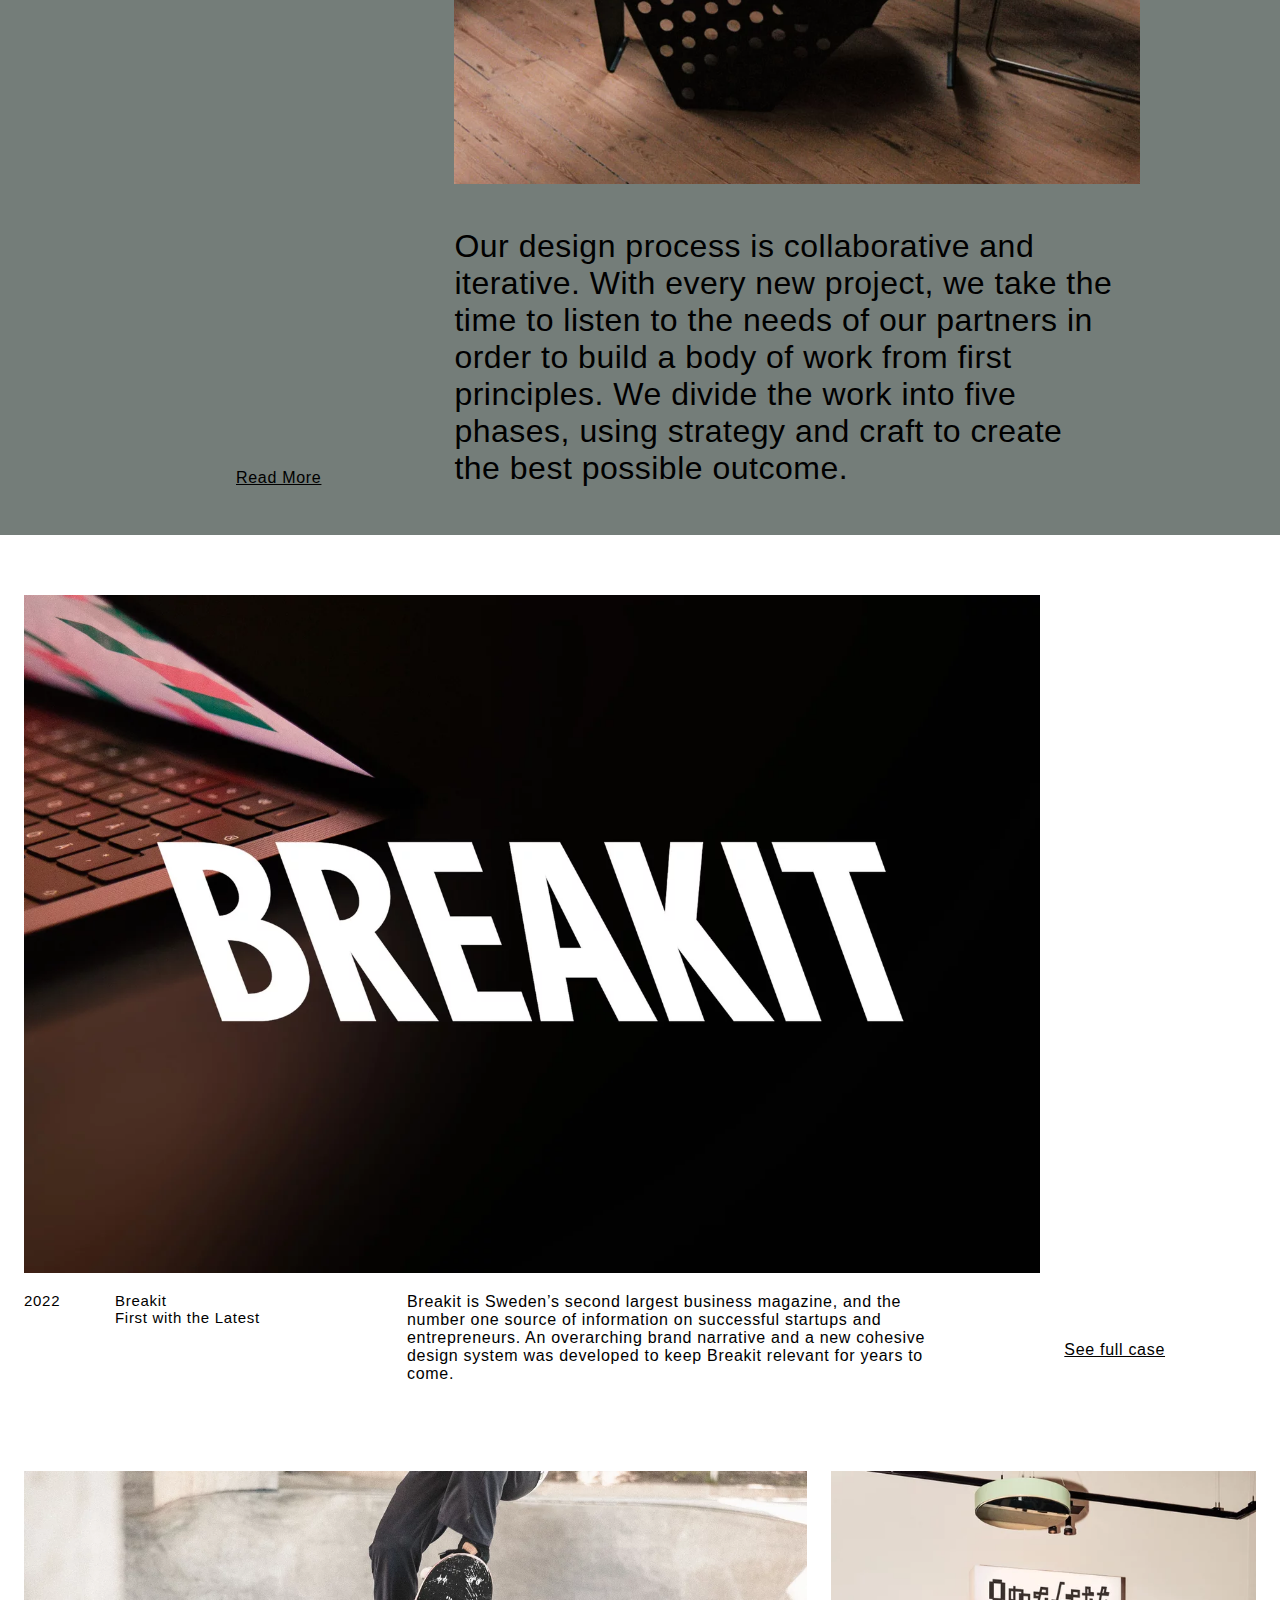
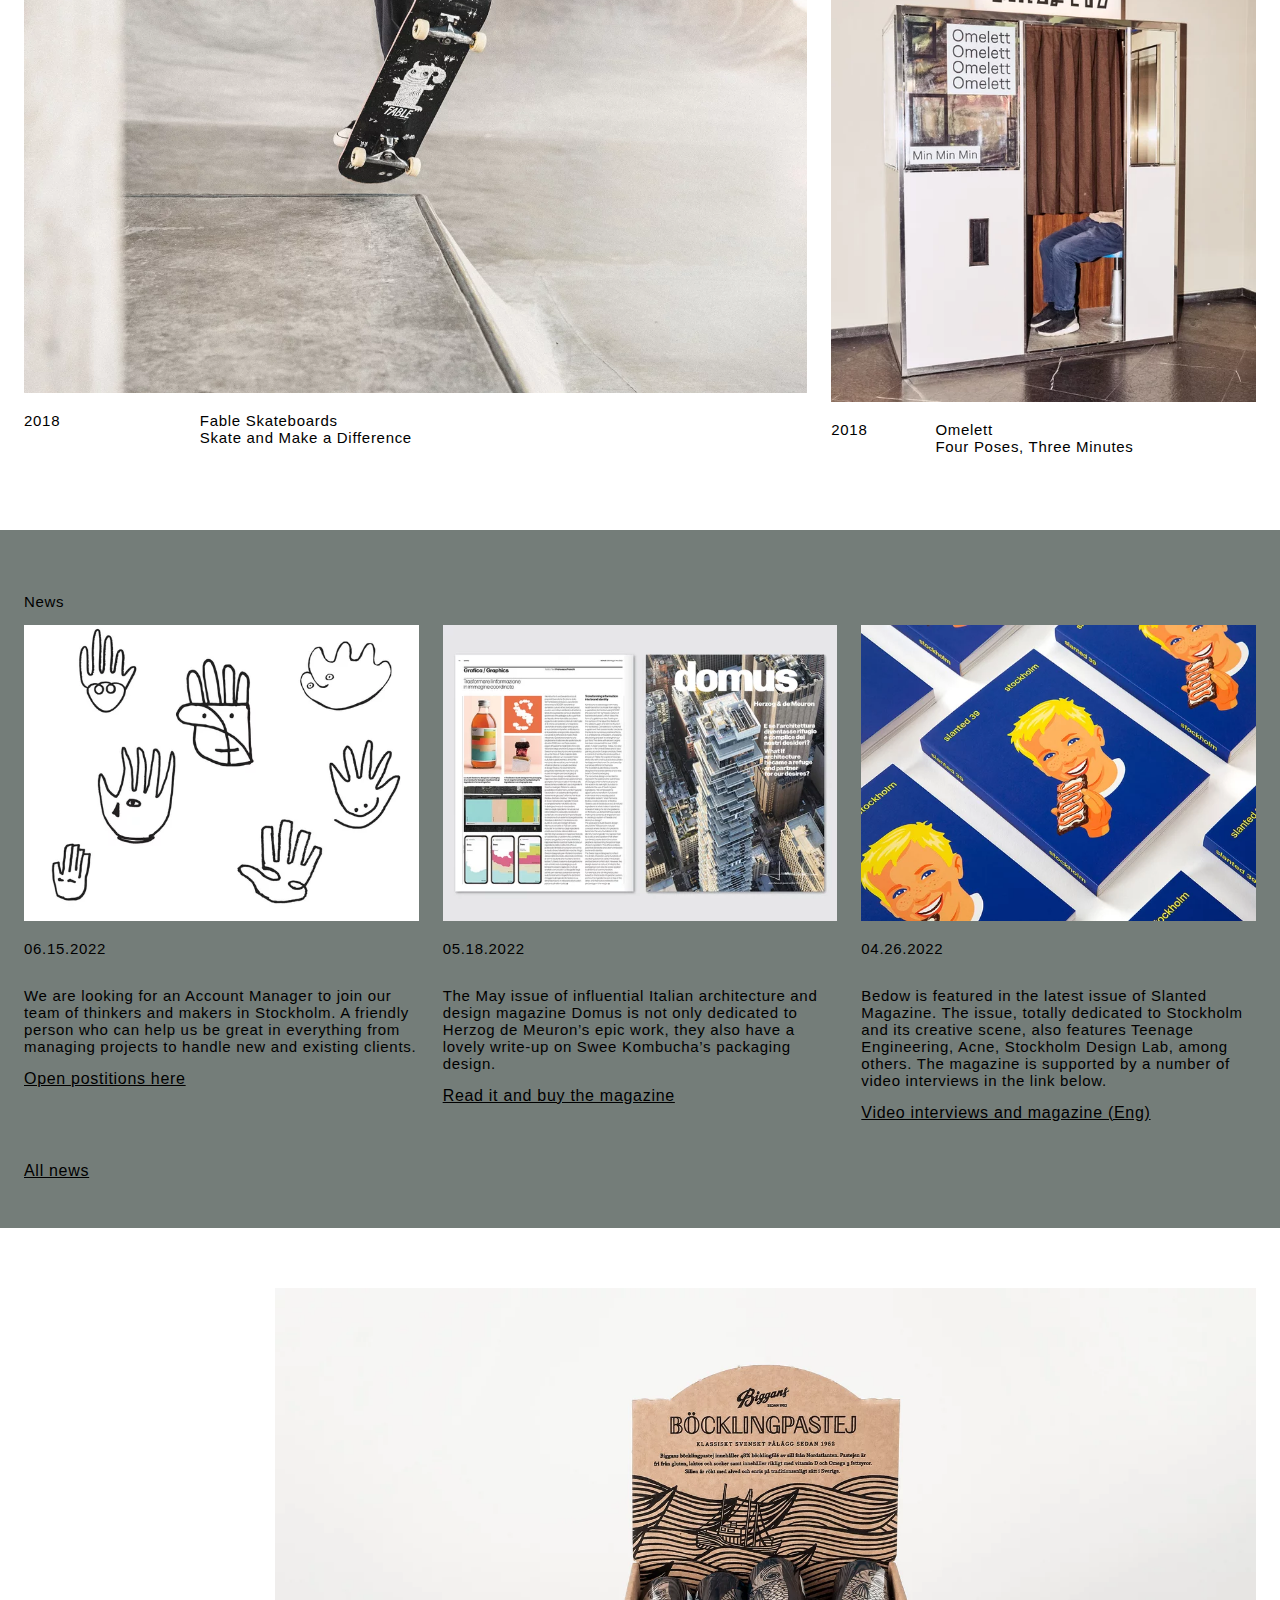
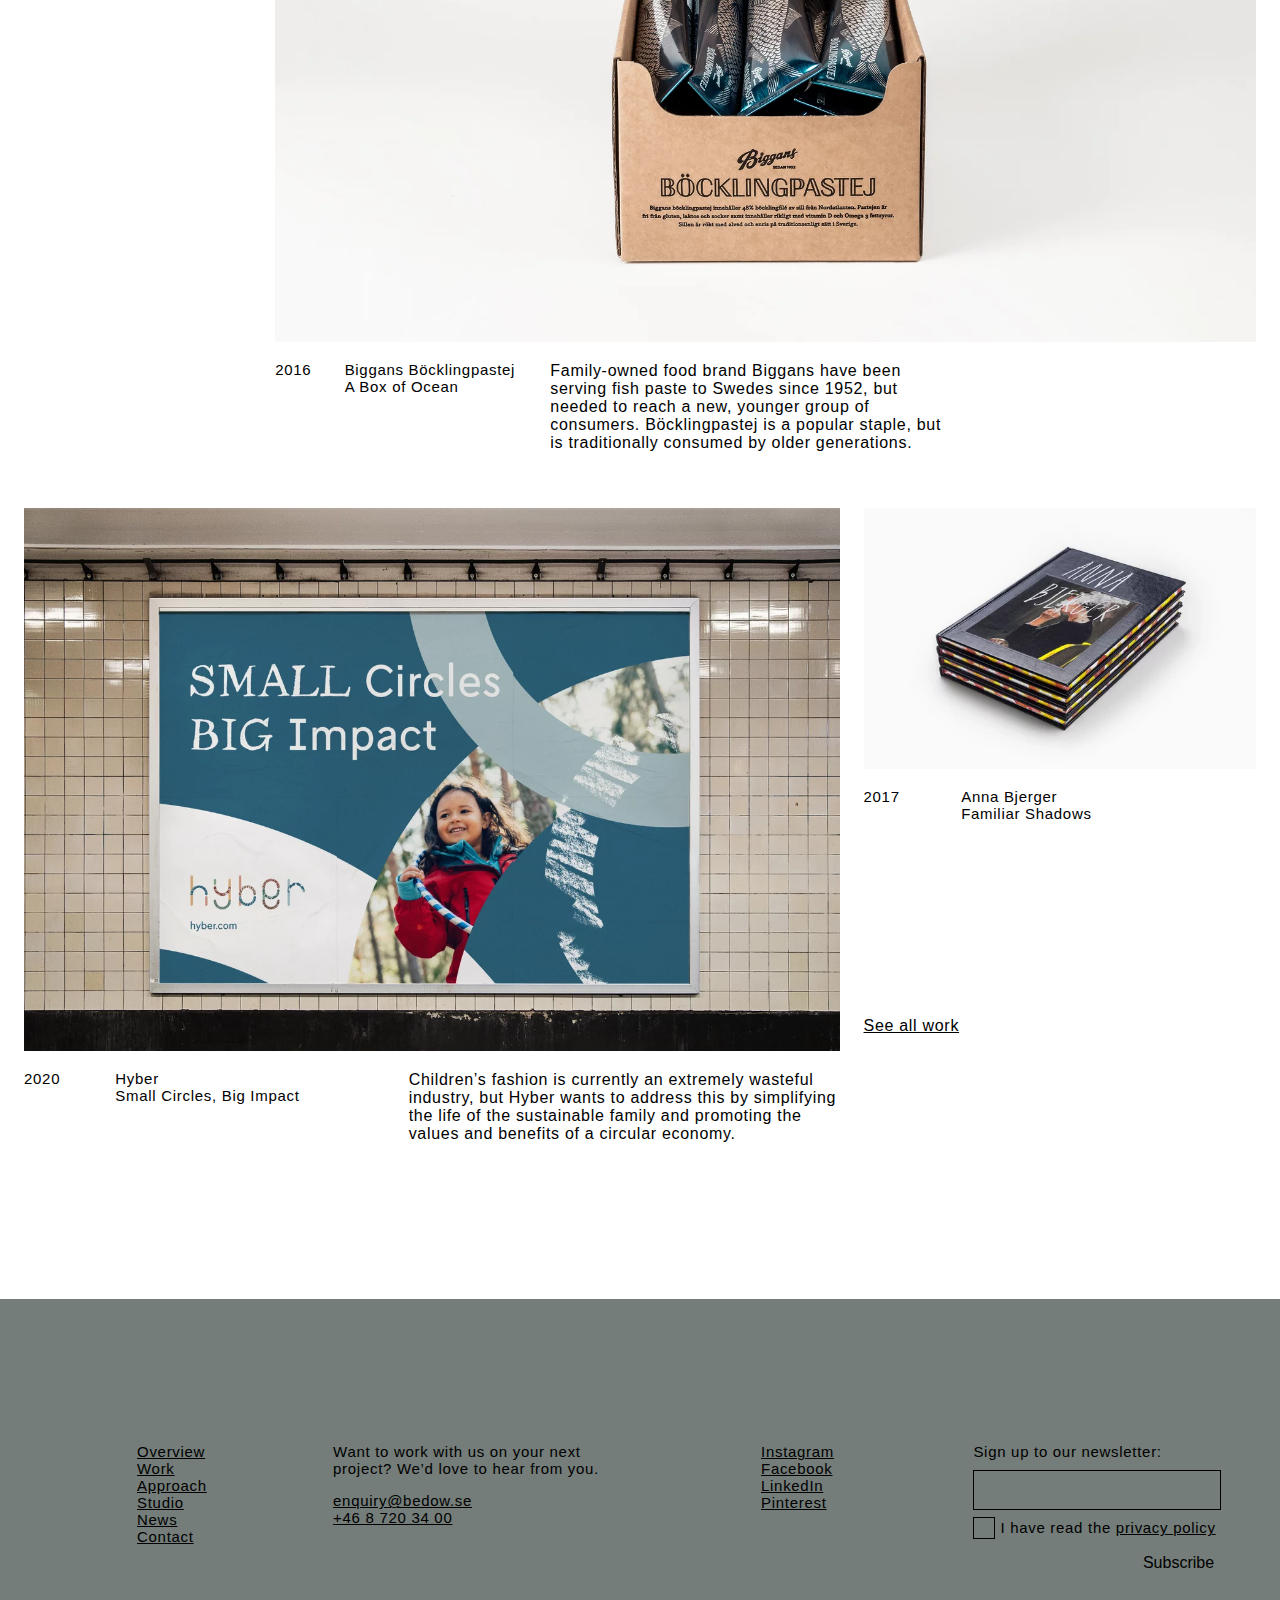
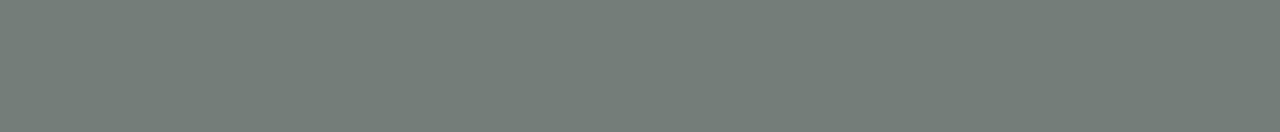
==== commit 14d252c0: "Add files via upload" ====
--- a/bedow.html
+++ b/bedow.html
@@ -5,8 +5,6 @@
         <link href="bedow.css" rel="stylesheet">
     </head>
     <body>
-        <div class="hand-animation-container">
-        </div>
         <a href="https://www.bedow.se/work/">
             <div class="video-container">
                 <video playsinline autoplay muted loop>
@@ -145,19 +143,19 @@
                     </a>
                     <div class="caption-container">
                         <div class="year-container">
-                            <p>2020</p>
+                            <p>2016</p>
                         </div>
                         <div class="description-container" >
-                            <p>Transparent<br>Timeless, Modular Electronics</p>
+                            <p>Terri Timely<br>It's Terri O'Clock</p>
                         </div>
                         <div class="long-description-container">
                             California based directing duo Terri Timely are best known for their surreal music videos for artists like St Vincent, Tame Impala and Joanna Newsom, but perhaps better paid for their commercials for brands like Geico, AT&T and Mountain Dew.
                         </div>
                     </div>
                 </div>
-                <div class="right-container" style="width: 40%; height: 100%; justify-content: space-between;">
-                    <div class="link-container">
-                        <a class="link">See full case</a>
+                <div class="right-container" style="width: 40%; height: 100%;">
+                    <div class="link-container" style="margin-top: 738px">
+                        <a class="link" href="https://www.bedow.se/work/terri-timely/">See full case</a>
                     </div>
                 </div>
             </div>
@@ -202,7 +200,7 @@
                         </div>
                     </div>
                 </div>
-                <div class="right-container" style="width: 40%; height: 100%; justify-content: space-between;">
+                <div class="right-container" style="width: 40%; height: 100%; ">
                     <div class="link-container" style="margin-top: 746px">
                         <a href="https://www.bedow.se/work/breakit/" class="link">See full case</a>
                     </div>
--- a/bedow.css
+++ b/bedow.css
@@ -9,10 +9,6 @@
 }
 img, a{
     cursor: pointer;
-}
-.hand-container{
-    position: fixed;
-    z-index: 1;
 }
 .video-container{
     min-height: 640px;
